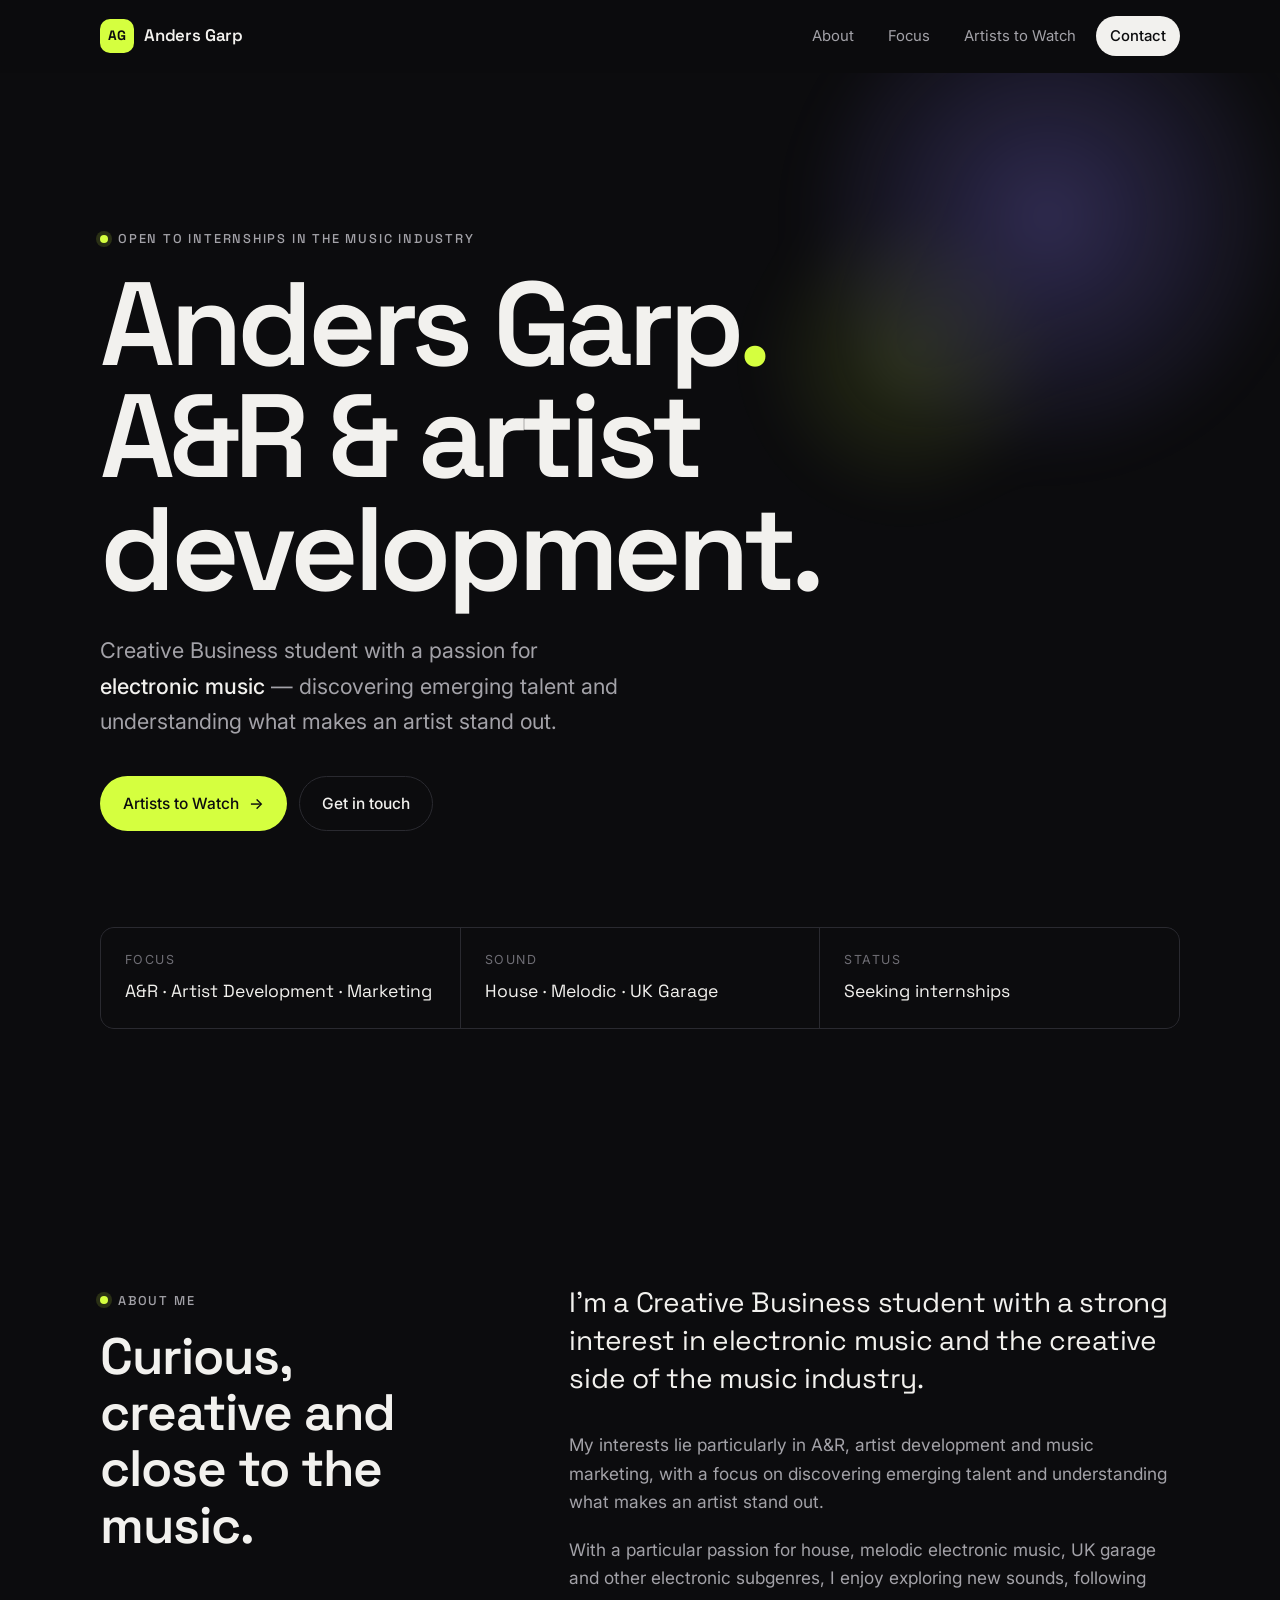
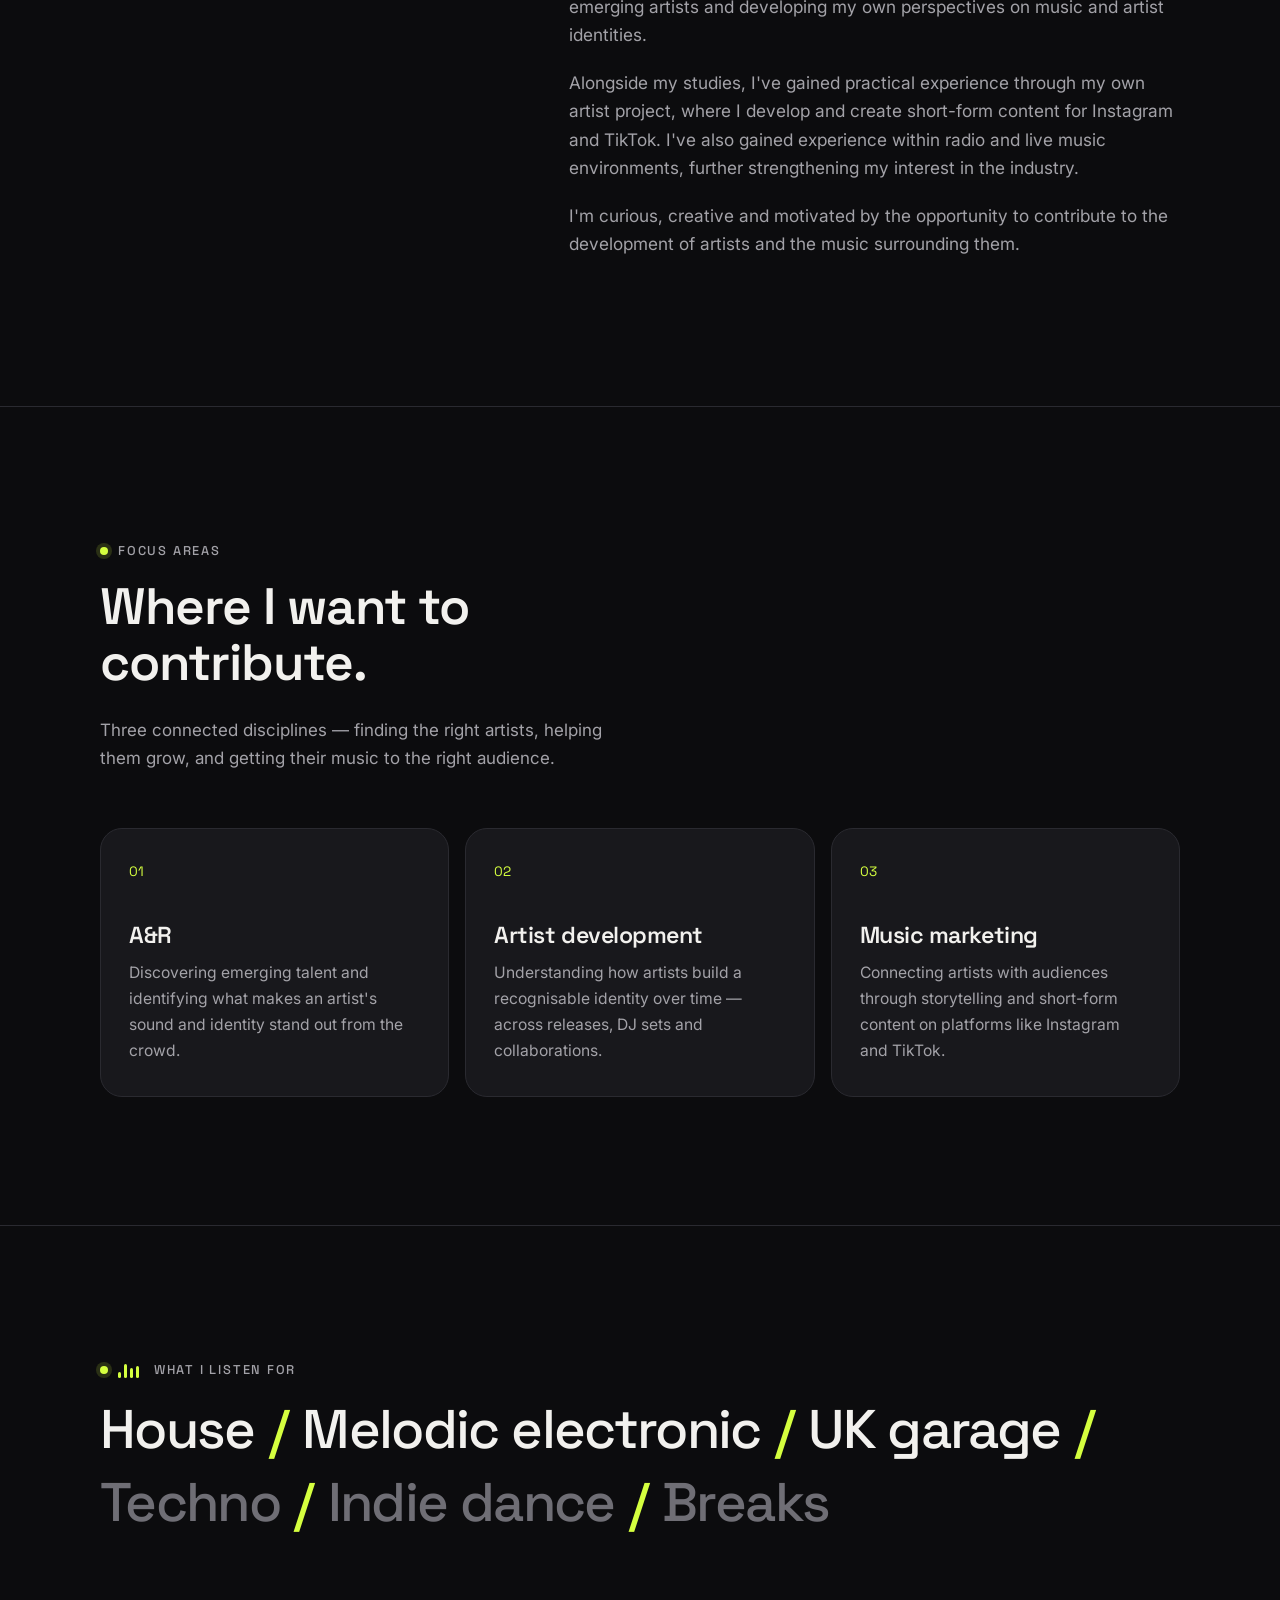
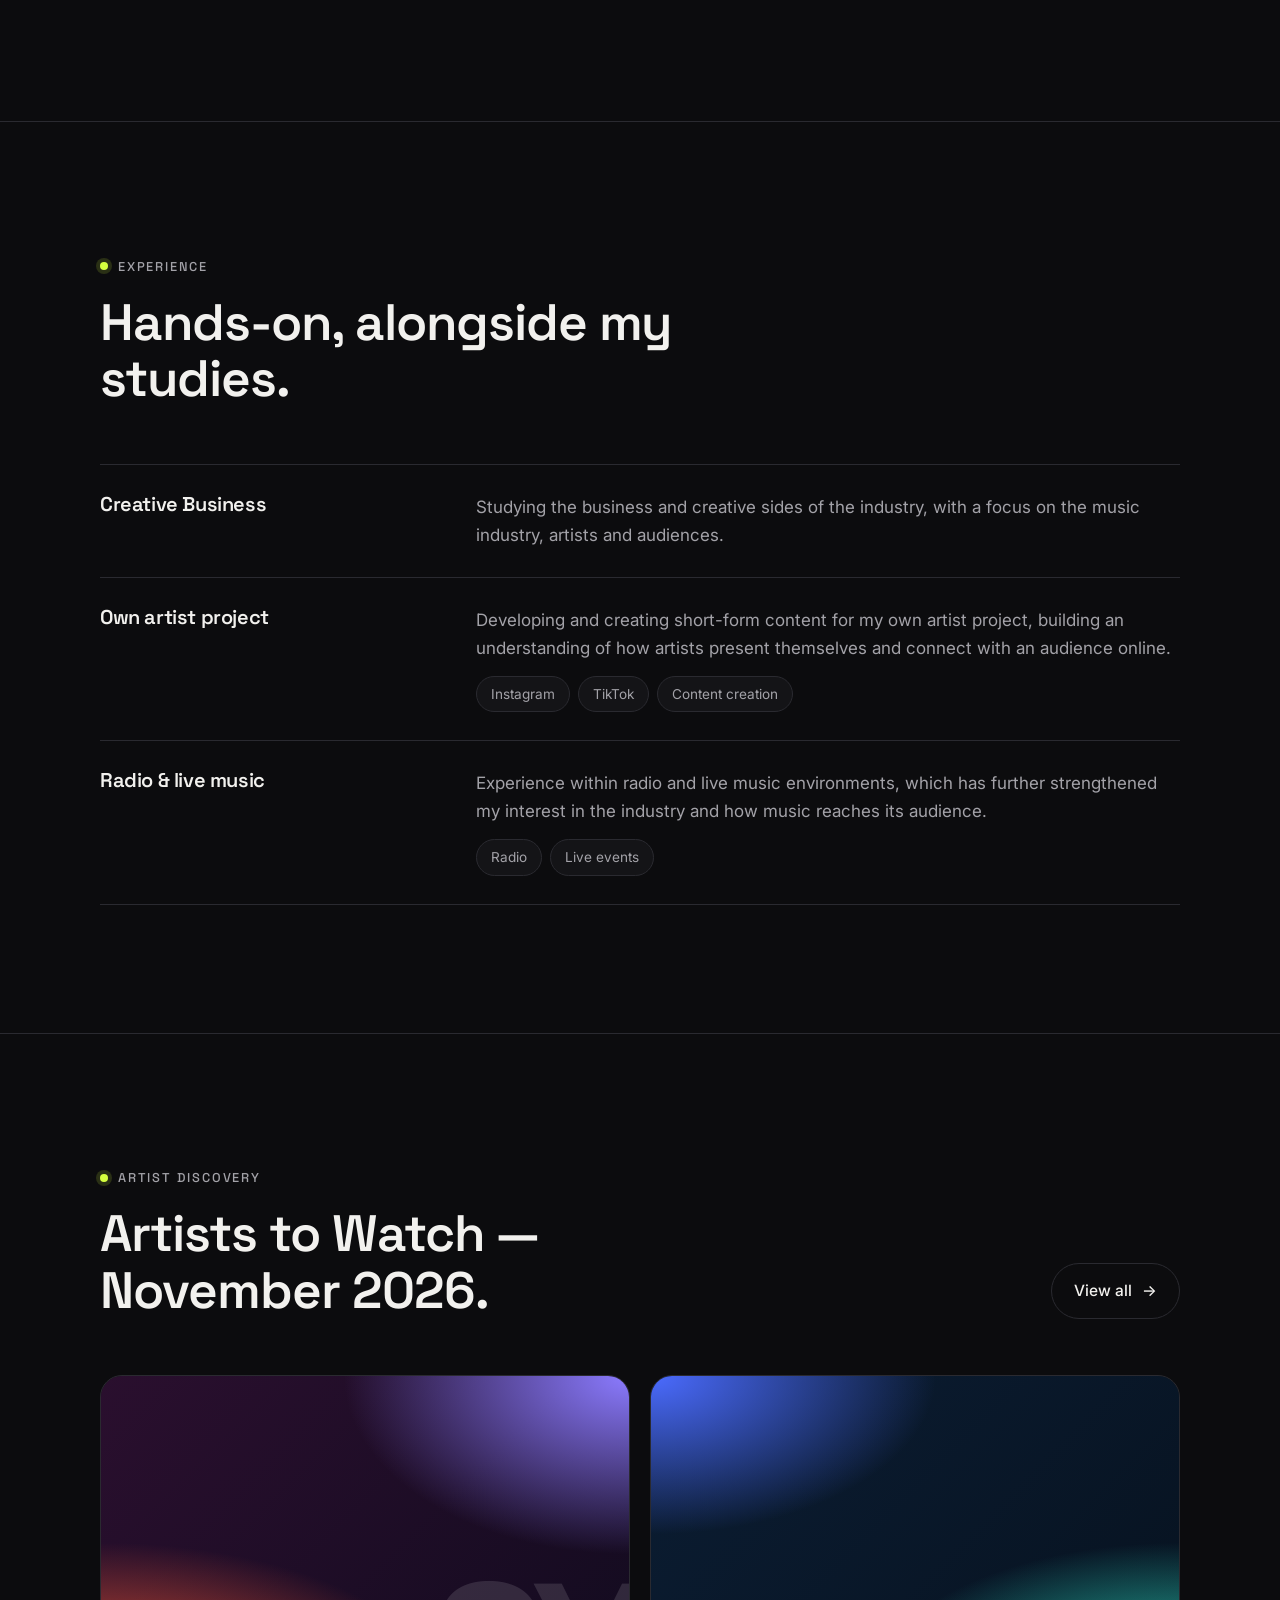
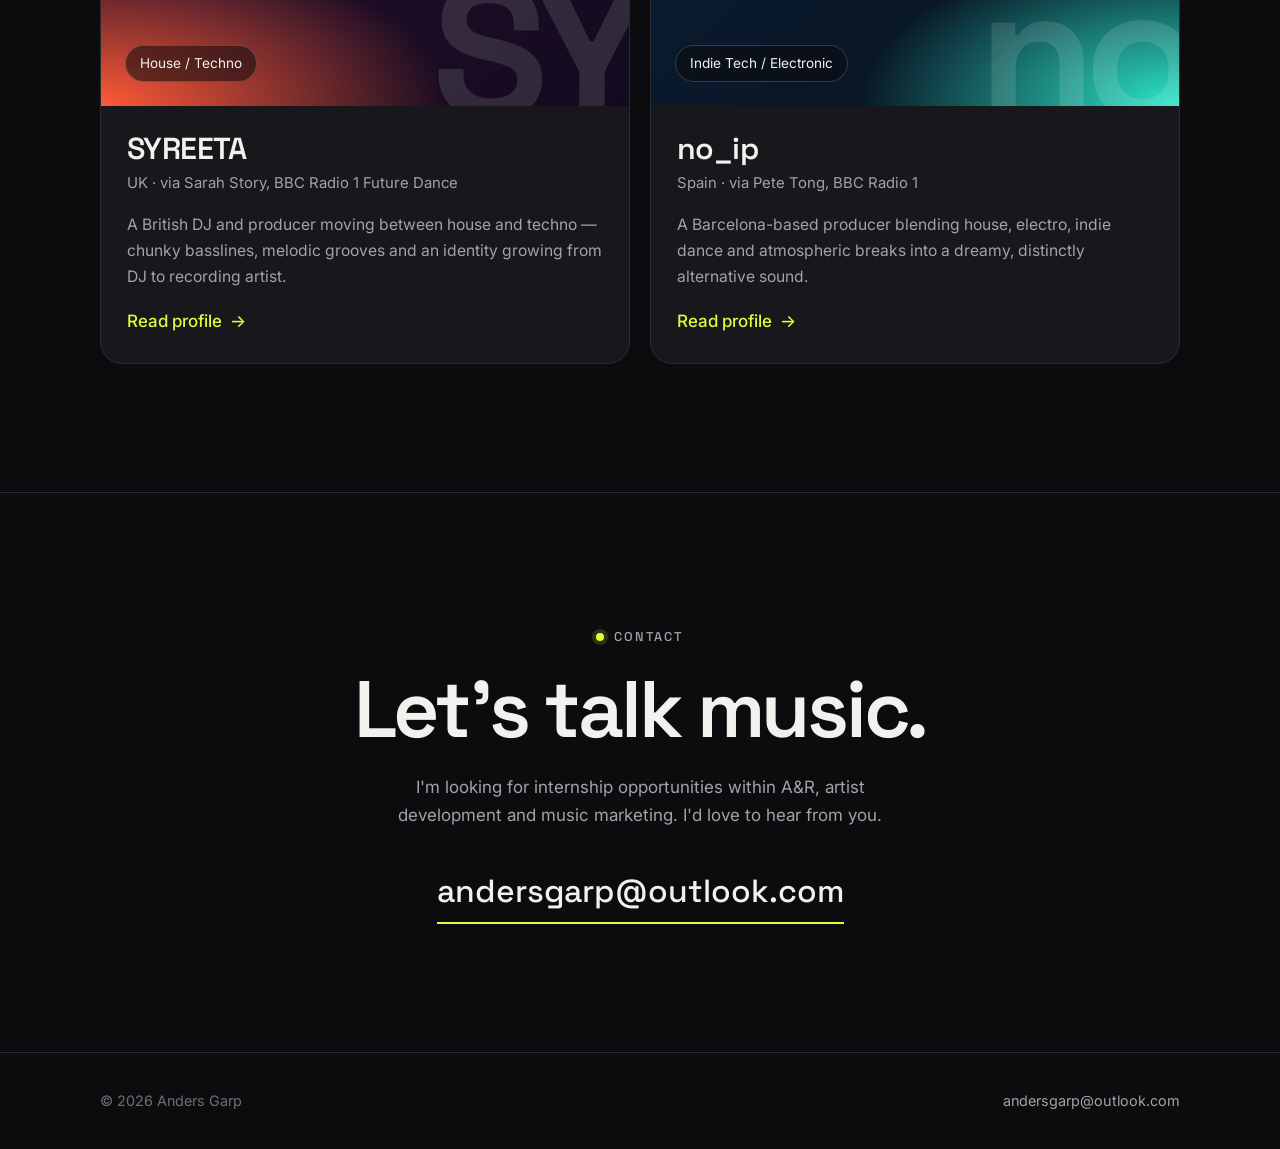
==== index.html @ 1bbed200 "1st commit" ====
<!doctype html>
<html lang="en" class="no-js">
<head>
  <meta charset="utf-8">
  <meta name="viewport" content="width=device-width, initial-scale=1">
  <title>Anders Garp — A&amp;R, Artist Development &amp; Music Marketing</title>
  <meta name="description" content="Anders Garp — Creative Business student focused on A&amp;R, artist development and music marketing in electronic music.">
  <meta name="theme-color" content="#0c0c0e">
  <meta property="og:title" content="Anders Garp — A&amp;R &amp; Artist Development">
  <meta property="og:description" content="Discovering emerging talent in house, melodic electronic music and UK garage.">
  <meta property="og:type" content="website">
  <link rel="icon" href="favicon.svg" type="image/svg+xml">
  <link rel="preconnect" href="https://fonts.googleapis.com">
  <link rel="preconnect" href="https://fonts.gstatic.com" crossorigin>
  <link href="https://fonts.googleapis.com/css2?family=Inter:wght@400;500;600&family=Space+Grotesk:wght@500;600;700&display=swap" rel="stylesheet">
  <link rel="stylesheet" href="css/style.css">
</head>
<body>
  <a class="skip-link" href="#main">Skip to content</a>

  <header class="site-header">
    <nav class="container nav" aria-label="Main">
      <a class="brand" href="index.html"><span class="brand-mark">AG</span>Anders Garp</a>
      <button class="nav-toggle" aria-label="Open menu" aria-expanded="false" aria-controls="nav-links"><span></span></button>
      <ul class="nav-links" id="nav-links">
        <li><a href="#about">About</a></li>
        <li><a href="#focus">Focus</a></li>
        <li><a href="artists.html">Artists to Watch</a></li>
        <li><a class="nav-cta" href="#contact">Contact</a></li>
      </ul>
    </nav>
  </header>

  <main id="main">
    <!-- Hero -->
    <section class="hero">
      <div class="container hero-inner">
        <span class="eyebrow">Open to internships in the music industry</span>
        <h1>Anders Garp<span class="accent">.</span><br>A&amp;R &amp; artist<br>development.</h1>
        <p class="hero-lede">Creative Business student with a passion for <strong>electronic music</strong> — discovering emerging talent and understanding what makes an artist stand out.</p>
        <div class="hero-actions">
          <a class="btn btn-primary" href="artists.html">Artists to Watch <span class="arrow" aria-hidden="true">&rarr;</span></a>
          <a class="btn btn-ghost" href="mailto:andersgarp@outlook.com">Get in touch</a>
        </div>

        <dl class="hero-meta">
          <div><dt>Focus</dt><dd>A&amp;R · Artist Development · Marketing</dd></div>
          <div><dt>Sound</dt><dd>House · Melodic · UK Garage</dd></div>
          <div><dt>Status</dt><dd>Seeking internships</dd></div>
        </dl>
      </div>
    </section>

    <!-- About -->
    <section class="section" id="about">
      <div class="container about-grid">
        <div class="reveal">
          <span class="eyebrow">About me</span>
          <h2>Curious, creative and close to the music.</h2>
        </div>
        <div class="about-copy reveal">
          <p>I'm a Creative Business student with a strong interest in electronic music and the creative side of the music industry.</p>
          <p>My interests lie particularly in A&amp;R, artist development and music marketing, with a focus on discovering emerging talent and understanding what makes an artist stand out.</p>
          <p>With a particular passion for house, melodic electronic music, UK garage and other electronic subgenres, I enjoy exploring new sounds, following emerging artists and developing my own perspectives on music and artist identities.</p>
          <p>Alongside my studies, I've gained practical experience through my own artist project, where I develop and create short-form content for Instagram and TikTok. I've also gained experience within radio and live music environments, further strengthening my interest in the industry.</p>
          <p>I'm curious, creative and motivated by the opportunity to contribute to the development of artists and the music surrounding them.</p>
        </div>
      </div>
    </section>

    <!-- Focus areas -->
    <section class="section" id="focus">
      <div class="container">
        <div class="section-head reveal">
          <div>
            <span class="eyebrow">Focus areas</span>
            <h2>Where I want to contribute.</h2>
          </div>
          <p>Three connected disciplines — finding the right artists, helping them grow, and getting their music to the right audience.</p>
        </div>

        <div class="cards-3">
          <article class="card reveal">
            <span class="card-num">01</span>
            <h3>A&amp;R</h3>
            <p>Discovering emerging talent and identifying what makes an artist's sound and identity stand out from the crowd.</p>
          </article>
          <article class="card reveal">
            <span class="card-num">02</span>
            <h3>Artist development</h3>
            <p>Understanding how artists build a recognisable identity over time — across releases, DJ sets and collaborations.</p>
          </article>
          <article class="card reveal">
            <span class="card-num">03</span>
            <h3>Music marketing</h3>
            <p>Connecting artists with audiences through storytelling and short-form content on platforms like Instagram and TikTok.</p>
          </article>
        </div>
      </div>
    </section>

    <!-- Sound -->
    <section class="section" id="sound">
      <div class="container">
        <span class="eyebrow reveal"><span class="eq" aria-hidden="true"><i></i><i></i><i></i><i></i></span>&nbsp;What I listen for</span>
        <p class="genres reveal" aria-label="Genres: House, Melodic electronic, UK garage, and other electronic subgenres">
          <span class="on">House</span><span class="sep">/</span>
          <span class="on">Melodic electronic</span><span class="sep">/</span>
          <span class="on">UK garage</span><span class="sep">/</span>
          <span>Techno</span><span class="sep">/</span>
          <span>Indie dance</span><span class="sep">/</span>
          <span>Breaks</span>
        </p>
      </div>
    </section>

    <!-- Experience -->
    <section class="section" id="experience">
      <div class="container">
        <div class="section-head reveal">
          <div>
            <span class="eyebrow">Experience</span>
            <h2>Hands-on, alongside my studies.</h2>
          </div>
        </div>
        <ul class="exp-list">
          <li class="reveal">
            <h3>Creative Business</h3>
            <div>
              <p>Studying the business and creative sides of the industry, with a focus on the music industry, artists and audiences.</p>
            </div>
          </li>
          <li class="reveal">
            <h3>Own artist project</h3>
            <div>
              <p>Developing and creating short-form content for my own artist project, building an understanding of how artists present themselves and connect with an audience online.</p>
              <div class="tags"><span class="tag">Instagram</span><span class="tag">TikTok</span><span class="tag">Content creation</span></div>
            </div>
          </li>
          <li class="reveal">
            <h3>Radio &amp; live music</h3>
            <div>
              <p>Experience within radio and live music environments, which has further strengthened my interest in the industry and how music reaches its audience.</p>
              <div class="tags"><span class="tag">Radio</span><span class="tag">Live events</span></div>
            </div>
          </li>
        </ul>
      </div>
    </section>

    <!-- Artists teaser -->
    <section class="section" id="artists">
      <div class="container">
        <div class="section-head reveal">
          <div>
            <span class="eyebrow">Artist discovery</span>
            <h2>Artists to Watch — November 2026.</h2>
          </div>
          <a class="btn btn-ghost" href="artists.html">View all <span class="arrow" aria-hidden="true">&rarr;</span></a>
        </div>

        <div class="artist-grid">
          <article class="artist-card reveal">
            <div class="artist-visual visual-syreeta">
              <span class="monogram" aria-hidden="true">SY</span>
              <span class="tag">House / Techno</span>
            </div>
            <div class="artist-body">
              <h3>SYREETA</h3>
              <p class="artist-meta">UK · via Sarah Story, BBC Radio 1 Future Dance</p>
              <p class="excerpt">A British DJ and producer moving between house and techno — chunky basslines, melodic grooves and an identity growing from DJ to recording artist.</p>
              <a class="artist-link" href="artists/syreeta.html">Read profile <span class="arrow" aria-hidden="true">&rarr;</span></a>
            </div>
          </article>

          <article class="artist-card reveal">
            <div class="artist-visual visual-noip">
              <span class="monogram" aria-hidden="true">no</span>
              <span class="tag">Indie Tech / Electronic</span>
            </div>
            <div class="artist-body">
              <h3>no_ip</h3>
              <p class="artist-meta">Spain · via Pete Tong, BBC Radio 1</p>
              <p class="excerpt">A Barcelona-based producer blending house, electro, indie dance and atmospheric breaks into a dreamy, distinctly alternative sound.</p>
              <a class="artist-link" href="artists/no-ip.html">Read profile <span class="arrow" aria-hidden="true">&rarr;</span></a>
            </div>
          </article>
        </div>
      </div>
    </section>

    <!-- Contact -->
    <section class="section contact" id="contact">
      <div class="container reveal">
        <span class="eyebrow">Contact</span>
        <h2>Let's talk music.</h2>
        <p>I'm looking for internship opportunities within A&amp;R, artist development and music marketing. I'd love to hear from you.</p>
        <a class="contact-email" href="mailto:andersgarp@outlook.com">andersgarp@outlook.com</a>
      </div>
    </section>
  </main>

  <footer class="site-footer">
    <div class="container">
      <span>&copy; <span data-year>2026</span> Anders Garp</span>
      <a href="mailto:andersgarp@outlook.com">andersgarp@outlook.com</a>
    </div>
  </footer>

  <script src="js/main.js"></script>
</body>
</html>
---- css/style.css ----
/* ==========================================================================
   Anders Garp — A&R portfolio
   ========================================================================== */

:root {
  --bg: #0c0c0e;
  --bg-elev: #141417;
  --bg-card: #18181c;
  --line: #2a2a30;
  --text: #f2f1ee;
  --text-muted: #a3a2a8;
  --text-faint: #6f6e75;
  --accent: #d5ff3f;
  --accent-ink: #0c0c0e;
  --accent-2: #8b7bff;

  --font-display: "Space Grotesk", system-ui, sans-serif;
  --font-body: "Inter", system-ui, -apple-system, "Segoe UI", sans-serif;

  --radius: 14px;
  --radius-lg: 22px;
  --max: 1160px;
  --gutter: clamp(16px, 4vw, 40px);
}

*,
*::before,
*::after { box-sizing: border-box; }

html { scroll-behavior: smooth; -webkit-text-size-adjust: 100%; }

body {
  margin: 0;
  background: var(--bg);
  color: var(--text);
  font-family: var(--font-body);
  font-size: 17px;
  line-height: 1.65;
  -webkit-font-smoothing: antialiased;
  overflow-x: hidden;
}

img { max-width: 100%; display: block; }

a { color: inherit; text-decoration: none; }

p { margin: 0 0 1.1em; }

h1, h2, h3, h4 {
  font-family: var(--font-display);
  font-weight: 600;
  line-height: 1.1;
  letter-spacing: -0.02em;
  margin: 0 0 0.5em;
}

::selection { background: var(--accent); color: var(--accent-ink); }

:focus-visible {
  outline: 2px solid var(--accent);
  outline-offset: 3px;
  border-radius: 4px;
}

.container {
  width: 100%;
  max-width: var(--max);
  margin: 0 auto;
  padding: 0 var(--gutter);
}

.skip-link {
  position: absolute;
  left: -9999px;
  top: 8px;
  background: var(--accent);
  color: var(--accent-ink);
  padding: 8px 14px;
  border-radius: 8px;
  z-index: 100;
}
.skip-link:focus { left: 8px; }

/* ---------- Header / nav ---------- */

.site-header {
  position: sticky;
  top: 0;
  z-index: 50;
  background: rgba(12, 12, 14, 0.78);
  backdrop-filter: saturate(160%) blur(14px);
  -webkit-backdrop-filter: saturate(160%) blur(14px);
  border-bottom: 1px solid transparent;
  transition: border-color 0.2s ease;
}
.site-header.is-scrolled { border-bottom-color: var(--line); }

.nav {
  display: flex;
  align-items: center;
  justify-content: space-between;
  height: 72px;
}

.brand {
  display: flex;
  align-items: center;
  gap: 10px;
  font-family: var(--font-display);
  font-weight: 600;
  font-size: 1.05rem;
  letter-spacing: -0.01em;
}
.brand-mark {
  display: grid;
  place-items: center;
  width: 34px;
  height: 34px;
  border-radius: 10px;
  background: var(--accent);
  color: var(--accent-ink);
  font-size: 0.85rem;
  font-weight: 700;
}

.nav-links {
  display: flex;
  align-items: center;
  gap: 6px;
  list-style: none;
  margin: 0;
  padding: 0;
}
.nav-links a {
  display: block;
  padding: 8px 14px;
  border-radius: 999px;
  font-size: 0.93rem;
  color: var(--text-muted);
  transition: color 0.15s ease, background 0.15s ease;
}
.nav-links a:hover,
.nav-links a[aria-current="page"] { color: var(--text); background: var(--bg-card); }
.nav-links .nav-cta {
  background: var(--text);
  color: var(--bg);
  font-weight: 500;
}
.nav-links .nav-cta:hover { background: var(--accent); color: var(--accent-ink); }

.nav-toggle {
  display: none;
  background: none;
  border: 1px solid var(--line);
  color: var(--text);
  width: 44px;
  height: 44px;
  border-radius: 12px;
  cursor: pointer;
  padding: 0;
}
.nav-toggle span,
.nav-toggle span::before,
.nav-toggle span::after {
  display: block;
  width: 18px;
  height: 2px;
  background: currentColor;
  margin: 0 auto;
  position: relative;
  transition: transform 0.2s ease, background 0.2s ease;
}
.nav-toggle span::before,
.nav-toggle span::after { content: ""; position: absolute; left: 0; }
.nav-toggle span::before { top: -6px; }
.nav-toggle span::after { top: 6px; }
.nav-open .nav-toggle span { background: transparent; }
.nav-open .nav-toggle span::before { transform: translateY(6px) rotate(45deg); }
.nav-open .nav-toggle span::after { transform: translateY(-6px) rotate(-45deg); }

@media (max-width: 760px) {
  .nav-toggle { display: block; }
  .nav-links {
    position: absolute;
    top: 72px;
    left: 0;
    right: 0;
    flex-direction: column;
    align-items: stretch;
    gap: 4px;
    padding: 12px var(--gutter) 20px;
    background: var(--bg);
    border-bottom: 1px solid var(--line);
    display: none;
  }
  .nav-open .nav-links { display: flex; }
  .nav-links a { padding: 12px 16px; border-radius: 12px; font-size: 1rem; }
}

/* ---------- Buttons / small UI ---------- */

.btn {
  display: inline-flex;
  align-items: center;
  gap: 10px;
  padding: 14px 22px;
  border-radius: 999px;
  font-weight: 500;
  font-size: 0.97rem;
  border: 1px solid transparent;
  transition: transform 0.15s ease, background 0.15s ease, border-color 0.15s ease, color 0.15s ease;
}
.btn:hover { transform: translateY(-1px); }
.btn-primary { background: var(--accent); color: var(--accent-ink); }
.btn-primary:hover { background: #e4ff7a; }
.btn-ghost { border-color: var(--line); color: var(--text); }
.btn-ghost:hover { border-color: var(--text-muted); }
.btn .arrow { transition: transform 0.15s ease; }
.btn:hover .arrow { transform: translateX(3px); }

.eyebrow {
  display: inline-flex;
  align-items: center;
  gap: 10px;
  font-family: var(--font-display);
  font-size: 0.8rem;
  font-weight: 500;
  letter-spacing: 0.14em;
  text-transform: uppercase;
  color: var(--text-muted);
  margin-bottom: 18px;
}
.eyebrow::before {
  content: "";
  width: 8px;
  height: 8px;
  border-radius: 50%;
  background: var(--accent);
  box-shadow: 0 0 0 4px rgba(213, 255, 63, 0.15);
}

.tag {
  display: inline-block;
  padding: 6px 14px;
  border: 1px solid var(--line);
  border-radius: 999px;
  font-size: 0.85rem;
  color: var(--text-muted);
  background: var(--bg-elev);
}

.tags { display: flex; flex-wrap: wrap; gap: 8px; }

/* ---------- Sections ---------- */

.section { padding: clamp(72px, 10vw, 128px) 0; }
.section + .section { border-top: 1px solid var(--line); }

.section-head {
  display: flex;
  justify-content: space-between;
  align-items: flex-end;
  gap: 24px;
  flex-wrap: wrap;
  margin-bottom: clamp(36px, 5vw, 56px);
}
.section-head h2 {
  font-size: clamp(2rem, 4.4vw, 3.2rem);
  max-width: 18ch;
  margin: 0;
}
.section-head p { color: var(--text-muted); max-width: 46ch; margin: 0; }

/* ---------- Hero ---------- */

.hero {
  position: relative;
  padding: clamp(72px, 12vw, 150px) 0 clamp(64px, 9vw, 110px);
  overflow: hidden;
}
.hero::before {
  content: "";
  position: absolute;
  inset: -20% -10% auto auto;
  width: min(720px, 90vw);
  aspect-ratio: 1;
  background:
    radial-gradient(closest-side, rgba(139, 123, 255, 0.28), transparent 70%),
    radial-gradient(closest-side at 30% 70%, rgba(213, 255, 63, 0.14), transparent 70%);
  filter: blur(20px);
  pointer-events: none;
}

.hero-inner { position: relative; }

.hero h1 {
  font-size: clamp(3rem, 10vw, 7.4rem);
  line-height: 0.95;
  letter-spacing: -0.045em;
  margin-bottom: 28px;
}
.hero h1 .accent { color: var(--accent); }

.hero-lede {
  font-size: clamp(1.1rem, 2vw, 1.35rem);
  color: var(--text-muted);
  max-width: 40ch;
  margin-bottom: 36px;
}
.hero-lede strong { color: var(--text); font-weight: 500; }

.hero-actions { display: flex; flex-wrap: wrap; gap: 12px; }

.hero-meta {
  display: grid;
  grid-template-columns: repeat(3, minmax(0, 1fr));
  gap: 1px;
  margin-top: clamp(56px, 8vw, 96px);
  background: var(--line);
  border: 1px solid var(--line);
  border-radius: var(--radius);
  overflow: hidden;
}
.hero-meta div { background: var(--bg); padding: 22px 24px; }
.hero-meta dt {
  font-size: 0.78rem;
  letter-spacing: 0.12em;
  text-transform: uppercase;
  color: var(--text-faint);
  margin-bottom: 6px;
}
.hero-meta dd { margin: 0; font-family: var(--font-display); font-size: 1.1rem; }

@media (max-width: 760px) {
  .hero-meta { grid-template-columns: 1fr; }
}

/* ---------- Equaliser decoration ---------- */

.eq {
  display: inline-flex;
  align-items: flex-end;
  gap: 3px;
  height: 16px;
}
.eq i {
  width: 3px;
  background: var(--accent);
  border-radius: 2px;
  animation: eq 1.1s ease-in-out infinite;
}
.eq i:nth-child(1) { height: 40%; animation-delay: -0.2s; }
.eq i:nth-child(2) { height: 90%; animation-delay: -0.5s; }
.eq i:nth-child(3) { height: 60%; animation-delay: -0.8s; }
.eq i:nth-child(4) { height: 75%; animation-delay: -0.35s; }
@keyframes eq {
  0%, 100% { transform: scaleY(0.4); transform-origin: bottom; }
  50% { transform: scaleY(1); transform-origin: bottom; }
}
@media (prefers-reduced-motion: reduce) {
  .eq i { animation: none; }
  html { scroll-behavior: auto; }
}

/* ---------- About ---------- */

.about-grid {
  display: grid;
  grid-template-columns: minmax(0, 0.9fr) minmax(0, 1.4fr);
  gap: clamp(32px, 6vw, 96px);
}
.about-grid h2 { font-size: clamp(2rem, 4.4vw, 3.2rem); }
.about-copy p { color: var(--text-muted); font-size: 1.08rem; }
.about-copy p:first-child {
  color: var(--text);
  font-family: var(--font-display);
  font-size: clamp(1.35rem, 2.4vw, 1.75rem);
  line-height: 1.35;
  letter-spacing: -0.01em;
  margin-bottom: 1.2em;
}

@media (max-width: 860px) {
  .about-grid { grid-template-columns: 1fr; }
}

/* ---------- Focus cards ---------- */

.cards-3 {
  display: grid;
  grid-template-columns: repeat(3, minmax(0, 1fr));
  gap: 16px;
}
@media (max-width: 860px) { .cards-3 { grid-template-columns: 1fr; } }

.card {
  background: var(--bg-card);
  border: 1px solid var(--line);
  border-radius: var(--radius-lg);
  padding: 32px 28px;
}
.card-num {
  font-family: var(--font-display);
  font-size: 0.85rem;
  color: var(--accent);
  margin-bottom: 40px;
  display: block;
}
.card h3 { font-size: 1.45rem; }
.card p { color: var(--text-muted); margin: 0; font-size: 0.98rem; }

/* ---------- Genres strip ---------- */

.genres {
  display: flex;
  flex-wrap: wrap;
  gap: 10px 14px;
  font-family: var(--font-display);
  font-size: clamp(1.6rem, 4.6vw, 3.4rem);
  font-weight: 500;
  letter-spacing: -0.03em;
  line-height: 1.15;
}
.genres span { color: var(--text-faint); }
.genres span.on { color: var(--text); }
.genres span.sep { color: var(--accent); }

/* ---------- Experience list ---------- */

.exp-list { list-style: none; margin: 0; padding: 0; border-top: 1px solid var(--line); }
.exp-list li {
  display: grid;
  grid-template-columns: minmax(0, 1fr) minmax(0, 2fr);
  gap: 24px;
  padding: 28px 0;
  border-bottom: 1px solid var(--line);
}
.exp-list h3 { font-size: 1.25rem; margin: 0; }
.exp-list p { color: var(--text-muted); margin: 0; }
.exp-list .tags { margin-top: 14px; }
@media (max-width: 760px) {
  .exp-list li { grid-template-columns: 1fr; gap: 8px; }
}

/* ---------- Artist cards ---------- */

.artist-grid {
  display: grid;
  grid-template-columns: repeat(2, minmax(0, 1fr));
  gap: 20px;
}
@media (max-width: 760px) { .artist-grid { grid-template-columns: 1fr; } }

.artist-card {
  position: relative;
  display: flex;
  flex-direction: column;
  border: 1px solid var(--line);
  border-radius: var(--radius-lg);
  background: var(--bg-card);
  overflow: hidden;
  transition: transform 0.25s ease, border-color 0.25s ease;
}
.artist-card:hover { transform: translateY(-4px); border-color: #3c3c44; }

.artist-visual {
  position: relative;
  aspect-ratio: 16 / 10;
  display: flex;
  align-items: flex-end;
  padding: 24px;
  overflow: hidden;
}
.artist-visual .monogram {
  position: absolute;
  right: -0.06em;
  bottom: -0.22em;
  font-family: var(--font-display);
  font-weight: 700;
  font-size: clamp(7rem, 18vw, 12rem);
  line-height: 1;
  letter-spacing: -0.06em;
  color: rgba(255, 255, 255, 0.12);
  user-select: none;
}
.artist-visual .tag {
  position: relative;
  background: rgba(12, 12, 14, 0.55);
  border-color: rgba(255, 255, 255, 0.18);
  color: var(--text);
  backdrop-filter: blur(6px);
}

.visual-syreeta {
  background:
    radial-gradient(120% 90% at 0% 100%, #ff5a36 0%, transparent 55%),
    radial-gradient(90% 90% at 100% 0%, #8b7bff 0%, transparent 60%),
    linear-gradient(135deg, #2a0f2e, #120b1f);
}
.visual-noip {
  background:
    radial-gradient(110% 90% at 100% 100%, #2ee6c9 0%, transparent 55%),
    radial-gradient(90% 80% at 0% 0%, #4b6bff 0%, transparent 60%),
    linear-gradient(135deg, #0b1d33, #07121f);
}

.artist-body { padding: 26px 26px 28px; display: flex; flex-direction: column; flex: 1; }
.artist-body h3 { font-size: 1.9rem; margin-bottom: 6px; }
.artist-meta { color: var(--text-muted); font-size: 0.93rem; margin-bottom: 16px; }
.artist-body p.excerpt { color: var(--text-muted); font-size: 0.98rem; }
.artist-link {
  margin-top: auto;
  display: inline-flex;
  align-items: center;
  gap: 8px;
  font-weight: 500;
  color: var(--accent);
}
.artist-link::after { content: ""; position: absolute; inset: 0; }
.artist-card:hover .artist-link .arrow { transform: translateX(3px); }
.artist-link .arrow { transition: transform 0.15s ease; }

/* ---------- Contact ---------- */

.contact {
  text-align: center;
  position: relative;
  overflow: hidden;
}
.contact h2 {
  font-size: clamp(2.4rem, 7vw, 5rem);
  letter-spacing: -0.04em;
  max-width: 16ch;
  margin: 0 auto 20px;
}
.contact p { color: var(--text-muted); max-width: 48ch; margin: 0 auto 36px; }
.contact-email {
  display: inline-block;
  font-family: var(--font-display);
  font-size: clamp(1.15rem, 3.4vw, 2rem);
  font-weight: 500;
  border-bottom: 2px solid var(--accent);
  padding-bottom: 4px;
  word-break: break-all;
  transition: color 0.15s ease;
}
.contact-email:hover { color: var(--accent); }

/* ---------- Page header (sub pages) ---------- */

.page-header { padding: clamp(64px, 10vw, 120px) 0 clamp(40px, 6vw, 72px); }
.page-header h1 {
  font-size: clamp(2.6rem, 8vw, 5.6rem);
  letter-spacing: -0.045em;
  line-height: 0.98;
  max-width: 14ch;
}
.page-header p.lede { color: var(--text-muted); font-size: 1.15rem; max-width: 52ch; margin-top: 20px; }

.breadcrumb {
  display: flex;
  flex-wrap: wrap;
  gap: 8px;
  font-size: 0.9rem;
  color: var(--text-faint);
  margin-bottom: 28px;
}
.breadcrumb a { color: var(--text-muted); }
.breadcrumb a:hover { color: var(--text); }

/* ---------- Artist profile page ---------- */

.profile-hero {
  border-radius: var(--radius-lg);
  min-height: clamp(260px, 38vw, 420px);
  padding: clamp(24px, 4vw, 44px);
  display: flex;
  flex-direction: column;
  justify-content: flex-end;
  position: relative;
  overflow: hidden;
  margin-bottom: clamp(40px, 6vw, 72px);
}
.profile-hero .monogram {
  position: absolute;
  right: -0.04em;
  bottom: -0.2em;
  font-family: var(--font-display);
  font-weight: 700;
  font-size: clamp(9rem, 30vw, 22rem);
  line-height: 1;
  letter-spacing: -0.06em;
  color: rgba(255, 255, 255, 0.1);
  user-select: none;
}
.profile-hero h1 {
  position: relative;
  font-size: clamp(3rem, 11vw, 7.5rem);
  letter-spacing: -0.05em;
  line-height: 0.92;
  margin: 0;
}
.profile-hero .eyebrow { position: relative; color: rgba(255, 255, 255, 0.8); }

.profile-layout {
  display: grid;
  grid-template-columns: minmax(0, 300px) minmax(0, 1fr);
  gap: clamp(32px, 6vw, 88px);
  align-items: start;
}
@media (max-width: 860px) {
  .profile-layout { grid-template-columns: 1fr; }
}

.factsheet {
  position: sticky;
  top: 96px;
  border: 1px solid var(--line);
  border-radius: var(--radius-lg);
  background: var(--bg-card);
  padding: 26px;
}
@media (max-width: 860px) { .factsheet { position: static; } }
.factsheet dl { margin: 0; }
.factsheet dl div { padding: 14px 0; border-bottom: 1px solid var(--line); }
.factsheet dl div:first-child { padding-top: 0; }
.factsheet dt {
  font-size: 0.76rem;
  letter-spacing: 0.12em;
  text-transform: uppercase;
  color: var(--text-faint);
  margin-bottom: 4px;
}
.factsheet dd { margin: 0; font-size: 0.98rem; }
.factsheet h4 {
  font-size: 0.76rem;
  letter-spacing: 0.12em;
  text-transform: uppercase;
  color: var(--text-faint);
  font-family: var(--font-body);
  font-weight: 500;
  margin: 22px 0 12px;
}

.tracklist { list-style: none; margin: 0; padding: 0; counter-reset: track; }
.tracklist li {
  counter-increment: track;
  display: flex;
  align-items: center;
  gap: 14px;
  padding: 10px 0;
  font-weight: 500;
}
.tracklist li::before {
  content: counter(track, decimal-leading-zero);
  font-family: var(--font-display);
  font-size: 0.8rem;
  color: var(--accent);
  width: 22px;
}

.factsheet .btn { width: 100%; justify-content: center; margin-top: 18px; padding: 12px 18px; }

.prose section { margin-bottom: clamp(40px, 5vw, 56px); }
.prose h2 {
  font-size: clamp(1.5rem, 2.6vw, 2rem);
  display: flex;
  align-items: baseline;
  gap: 14px;
}
.prose h2 .num {
  font-size: 0.85rem;
  color: var(--accent);
  font-weight: 500;
  letter-spacing: 0;
}
.prose p { color: var(--text-muted); font-size: 1.06rem; max-width: 66ch; }
.prose p.lead {
  color: var(--text);
  font-family: var(--font-display);
  font-size: clamp(1.25rem, 2.2vw, 1.55rem);
  line-height: 1.4;
  letter-spacing: -0.01em;
}

.callout {
  border-left: 3px solid var(--accent);
  background: var(--bg-card);
  border-radius: 0 var(--radius) var(--radius) 0;
  padding: 26px 28px;
}
.callout p:last-child { margin-bottom: 0; }

.next-artist {
  display: flex;
  justify-content: space-between;
  align-items: center;
  gap: 20px;
  flex-wrap: wrap;
  border: 1px solid var(--line);
  border-radius: var(--radius-lg);
  padding: 28px 30px;
  background: var(--bg-card);
  transition: border-color 0.2s ease;
}
.next-artist:hover { border-color: var(--text-muted); }
.next-artist small {
  display: block;
  font-size: 0.78rem;
  letter-spacing: 0.12em;
  text-transform: uppercase;
  color: var(--text-faint);
  margin-bottom: 6px;
}
.next-artist strong { font-family: var(--font-display); font-size: 1.6rem; font-weight: 600; }
.next-artist .arrow { font-size: 1.6rem; color: var(--accent); }

/* ---------- Footer ---------- */

.site-footer {
  border-top: 1px solid var(--line);
  padding: 36px 0;
  color: var(--text-faint);
  font-size: 0.9rem;
}
.site-footer .container {
  display: flex;
  justify-content: space-between;
  gap: 16px;
  flex-wrap: wrap;
}
.site-footer a { color: var(--text-muted); }
.site-footer a:hover { color: var(--text); }

/* ---------- Reveal on scroll ---------- */

.reveal { opacity: 0; transform: translateY(18px); transition: opacity 0.7s ease, transform 0.7s ease; }
.reveal.is-visible { opacity: 1; transform: none; }
@media (prefers-reduced-motion: reduce) {
  .reveal { opacity: 1; transform: none; transition: none; }
}
.no-js .reveal { opacity: 1; transform: none; }
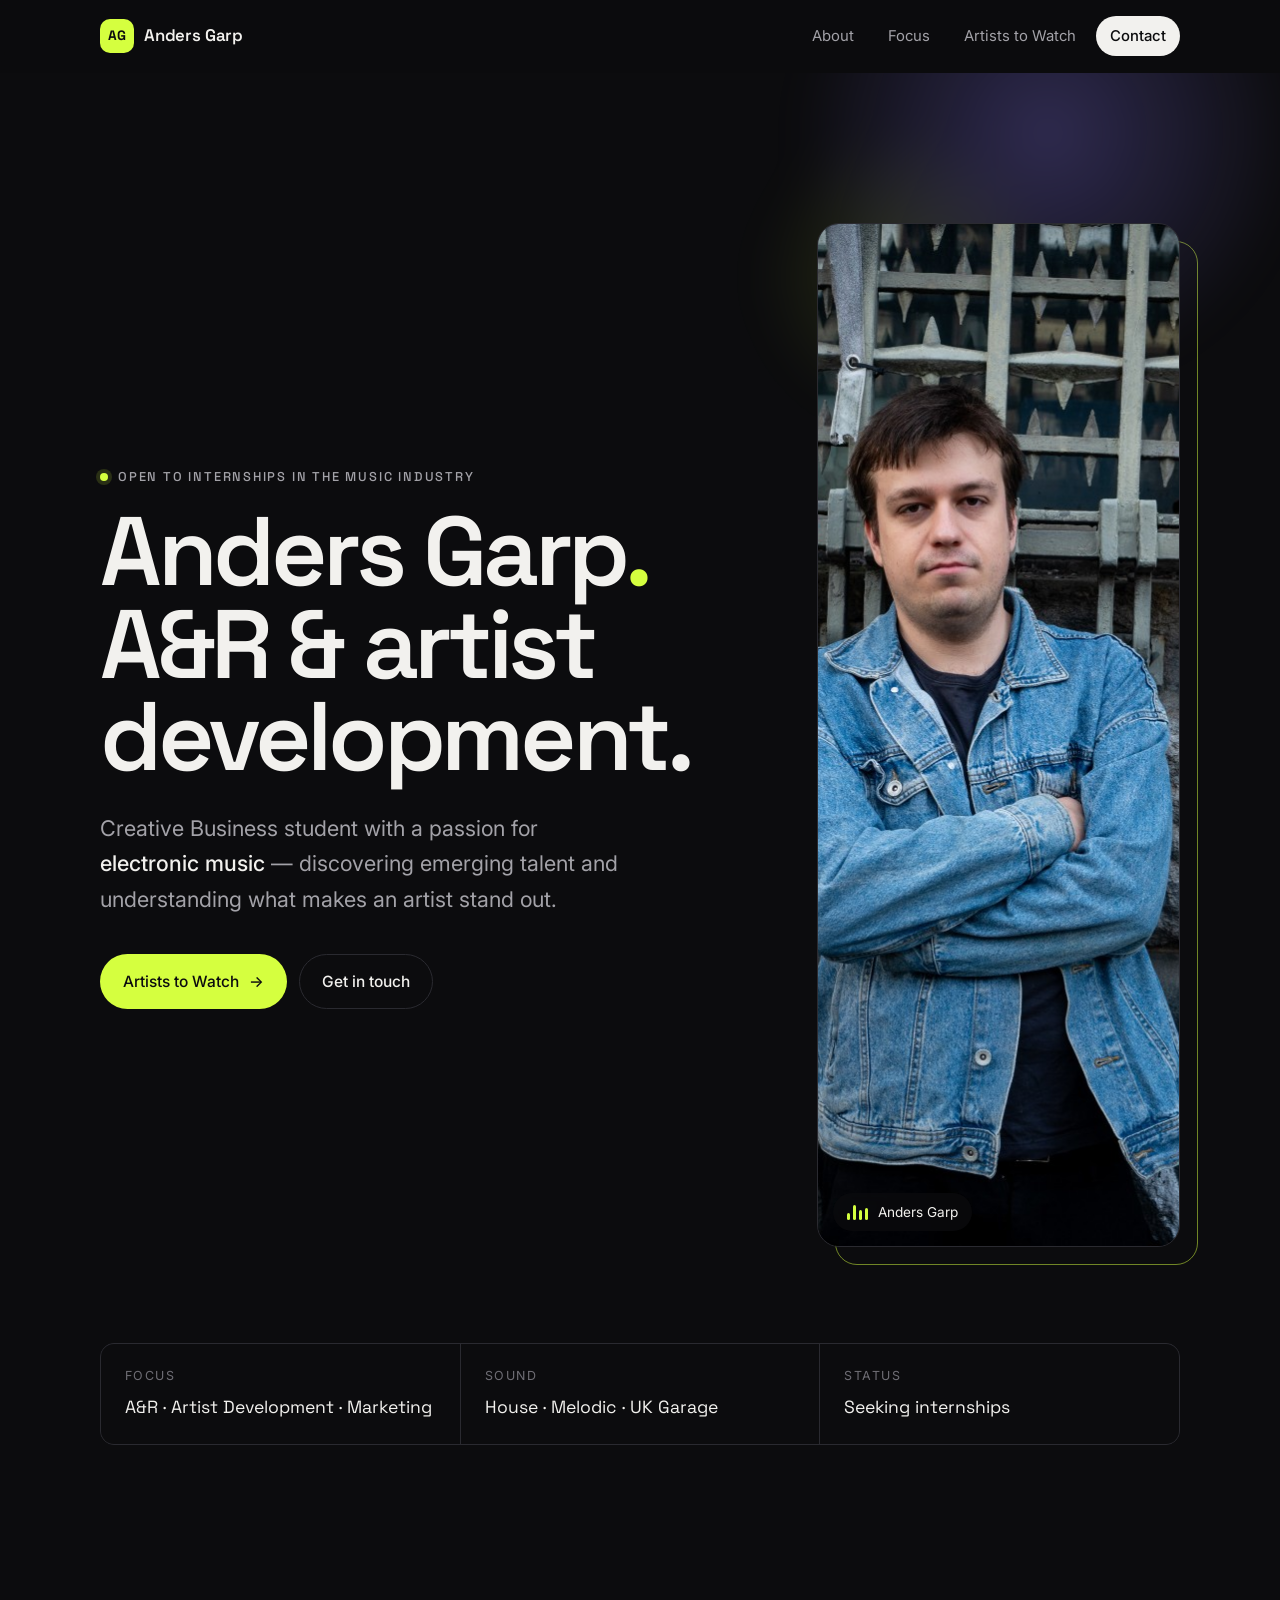
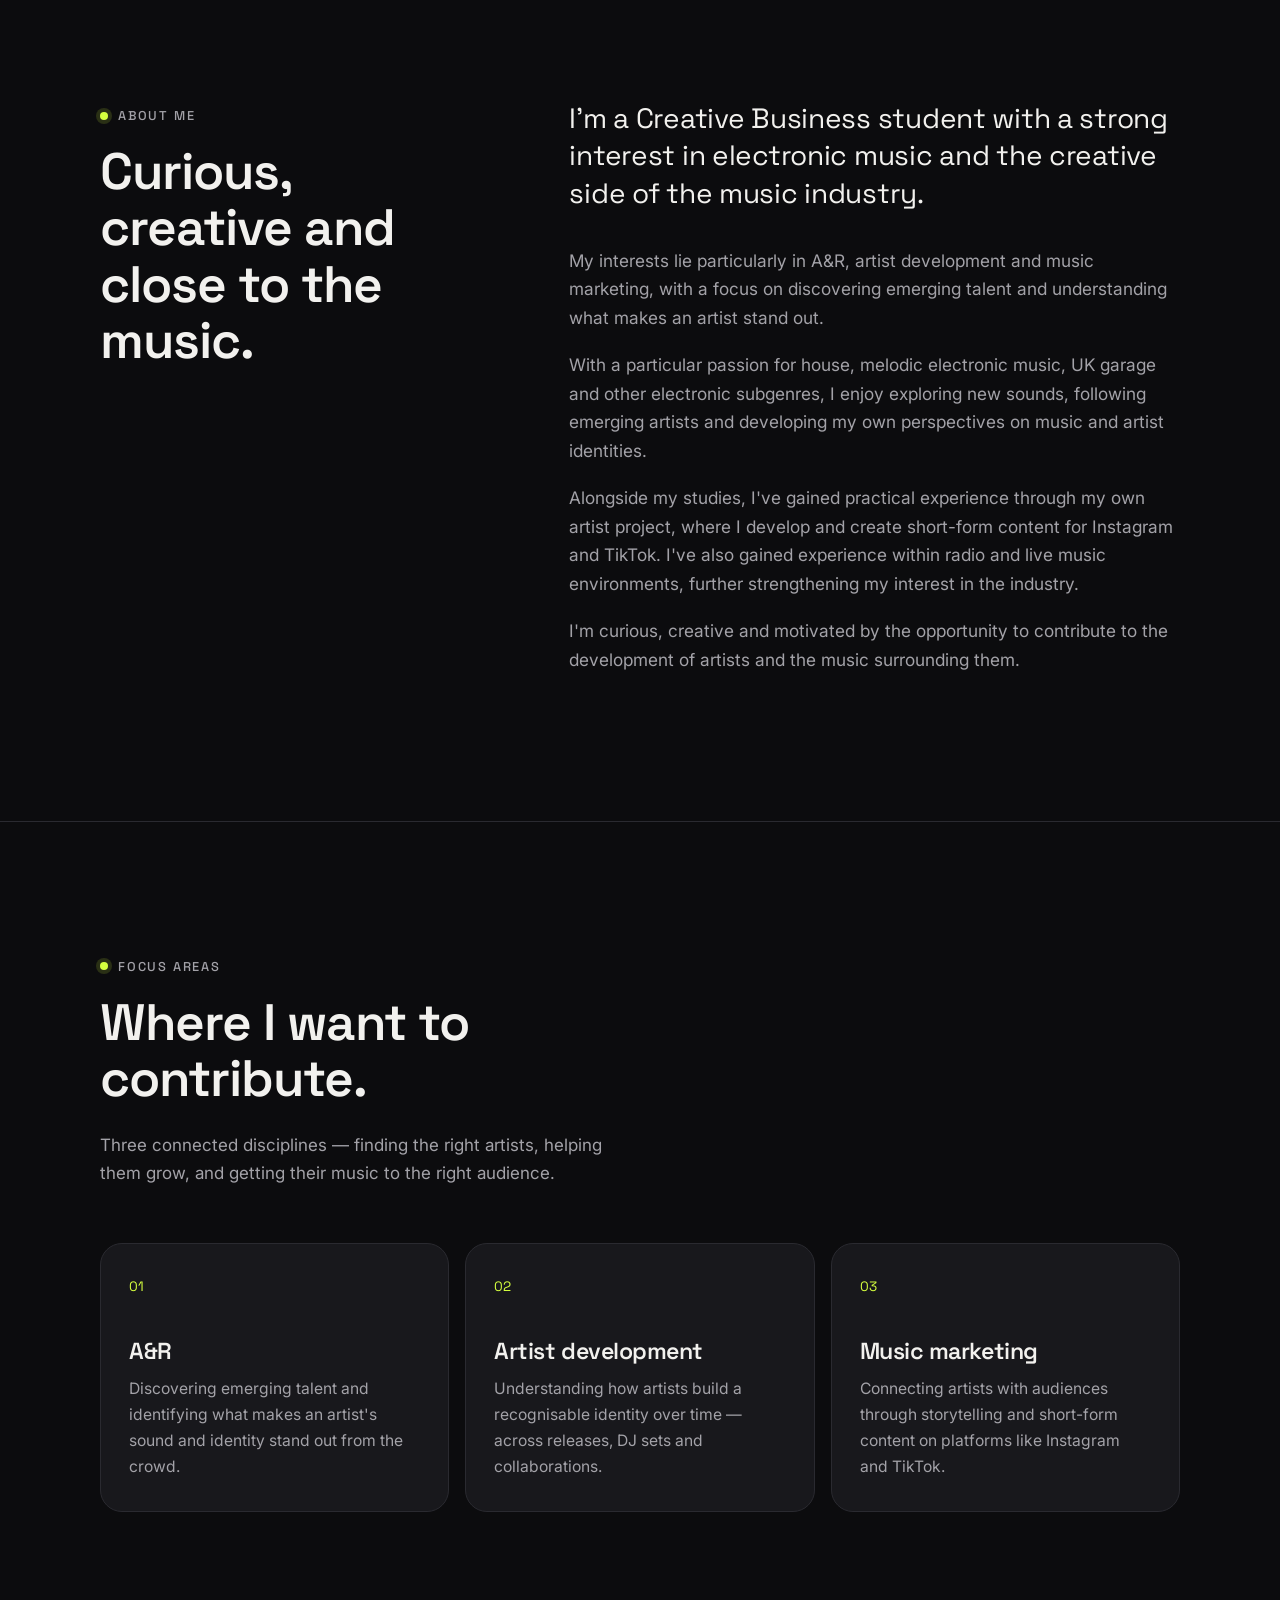
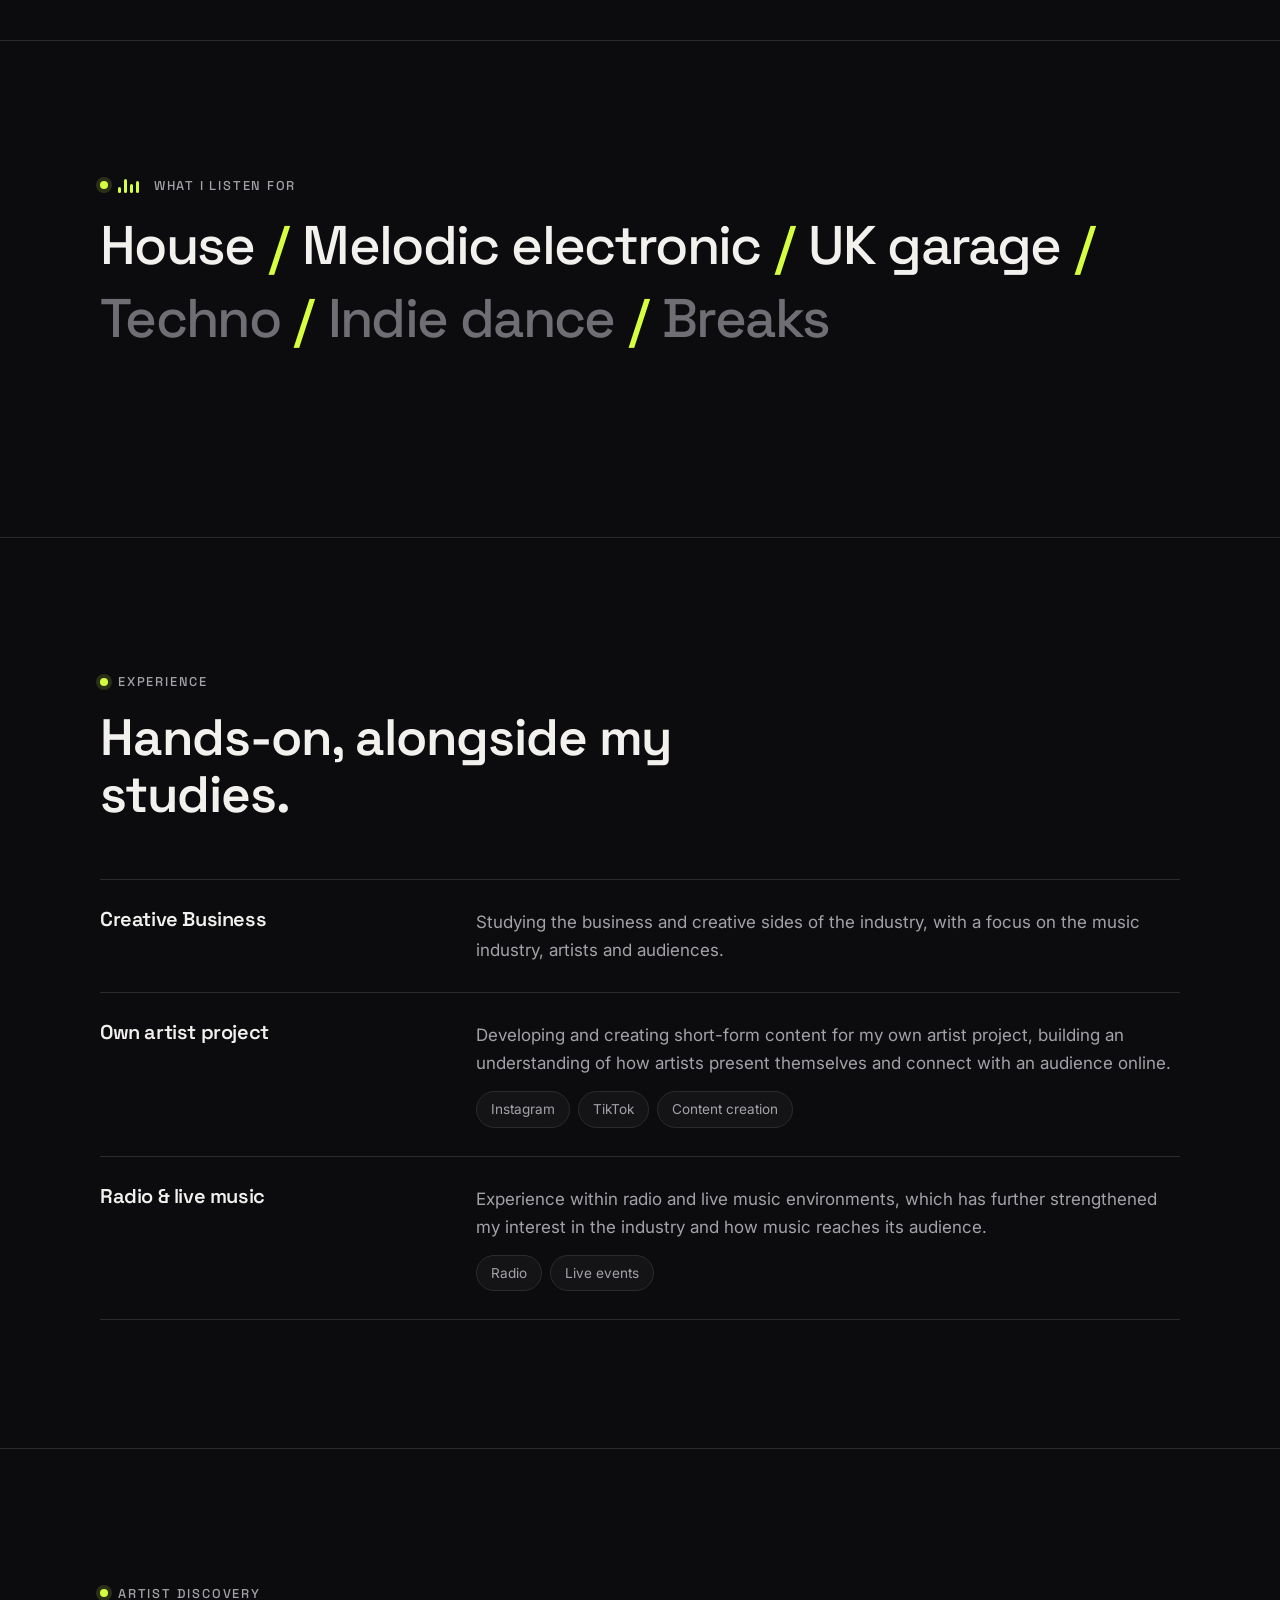
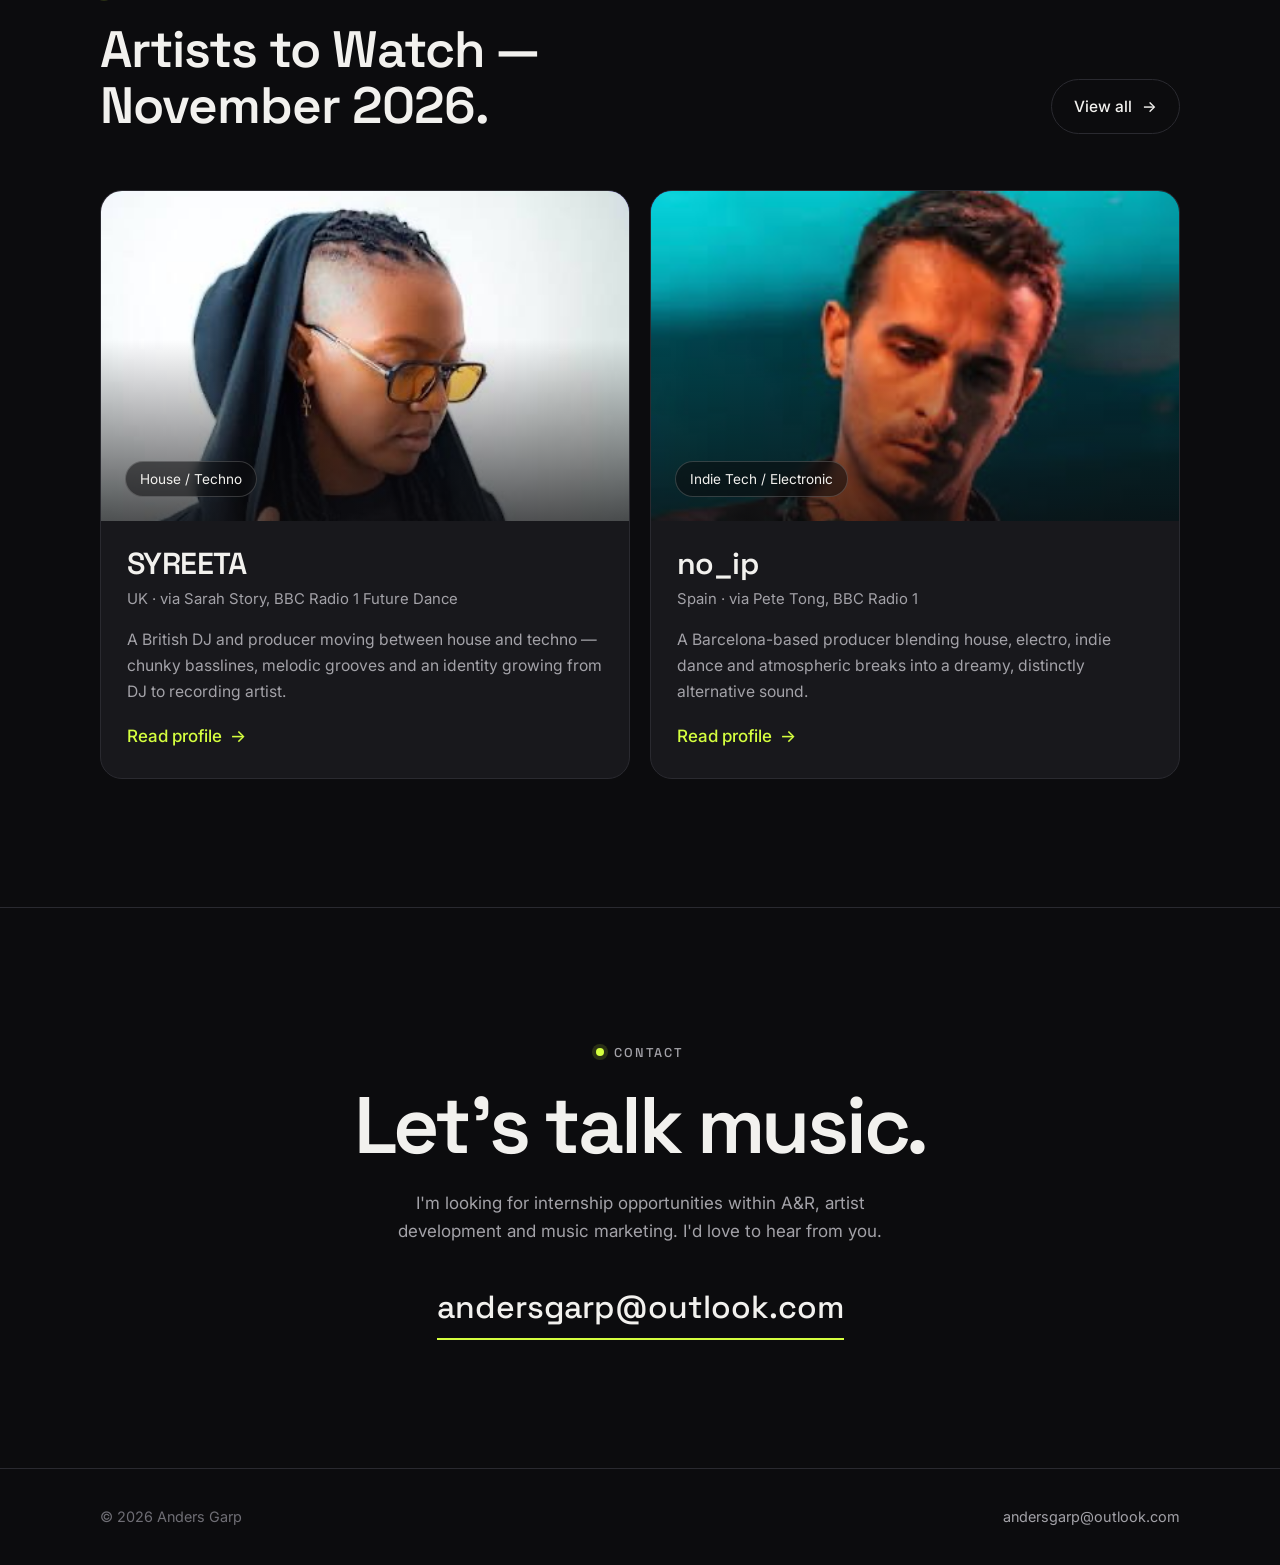
==== commit b58f8fc5: "added images and spotify links" ====
--- a/index.html
+++ b/index.html
@@ -35,12 +35,20 @@
     <!-- Hero -->
     <section class="hero">
       <div class="container hero-inner">
-        <span class="eyebrow">Open to internships in the music industry</span>
-        <h1>Anders Garp<span class="accent">.</span><br>A&amp;R &amp; artist<br>development.</h1>
-        <p class="hero-lede">Creative Business student with a passion for <strong>electronic music</strong> — discovering emerging talent and understanding what makes an artist stand out.</p>
-        <div class="hero-actions">
-          <a class="btn btn-primary" href="artists.html">Artists to Watch <span class="arrow" aria-hidden="true">&rarr;</span></a>
-          <a class="btn btn-ghost" href="mailto:andersgarp@outlook.com">Get in touch</a>
+        <div class="hero-grid">
+          <div>
+            <span class="eyebrow">Open to internships in the music industry</span>
+            <h1>Anders Garp<span class="accent">.</span><br>A&amp;R &amp; artist<br>development.</h1>
+            <p class="hero-lede">Creative Business student with a passion for <strong>electronic music</strong> — discovering emerging talent and understanding what makes an artist stand out.</p>
+            <div class="hero-actions">
+              <a class="btn btn-primary" href="artists.html">Artists to Watch <span class="arrow" aria-hidden="true">&rarr;</span></a>
+              <a class="btn btn-ghost" href="mailto:andersgarp@outlook.com">Get in touch</a>
+            </div>
+          </div>
+          <figure class="hero-portrait">
+            <img src="images/andersgarp.jpg" alt="Portrait of Anders Garp" width="768" height="1024">
+            <figcaption><span class="eq" aria-hidden="true"><i></i><i></i><i></i><i></i></span>Anders Garp</figcaption>
+          </figure>
         </div>
 
         <dl class="hero-meta">
@@ -162,7 +170,7 @@
         <div class="artist-grid">
           <article class="artist-card reveal">
             <div class="artist-visual visual-syreeta">
-              <span class="monogram" aria-hidden="true">SY</span>
+              <img class="img-syreeta" src="images/syreeta.jpg" alt="SYREETA" loading="lazy">
               <span class="tag">House / Techno</span>
             </div>
             <div class="artist-body">
@@ -175,7 +183,7 @@
 
           <article class="artist-card reveal">
             <div class="artist-visual visual-noip">
-              <span class="monogram" aria-hidden="true">no</span>
+              <img class="img-noip" src="images/no_ip.jpg" alt="no_ip" loading="lazy">
               <span class="tag">Indie Tech / Electronic</span>
             </div>
             <div class="artist-body">
--- a/css/style.css
+++ b/css/style.css
@@ -293,8 +293,58 @@
 
 .hero-inner { position: relative; }
 
+.hero-grid {
+  display: grid;
+  grid-template-columns: minmax(0, 1.5fr) minmax(0, 0.85fr);
+  gap: clamp(32px, 6vw, 80px);
+  align-items: center;
+}
+
+.hero-portrait {
+  position: relative;
+  margin: 0;
+}
+.hero-portrait img {
+  width: 100%;
+  aspect-ratio: 4 / 5;
+  object-fit: cover;
+  object-position: center 20%;
+  border-radius: var(--radius-lg);
+  border: 1px solid var(--line);
+}
+.hero-portrait::before {
+  content: "";
+  position: absolute;
+  inset: 18px -18px -18px 18px;
+  border: 1px solid var(--accent);
+  border-radius: var(--radius-lg);
+  opacity: 0.5;
+  z-index: -1;
+}
+.hero-portrait figcaption {
+  position: absolute;
+  left: 16px;
+  bottom: 16px;
+  display: inline-flex;
+  align-items: center;
+  gap: 10px;
+  padding: 8px 14px;
+  border-radius: 999px;
+  background: rgba(12, 12, 14, 0.72);
+  backdrop-filter: blur(8px);
+  -webkit-backdrop-filter: blur(8px);
+  font-size: 0.85rem;
+  color: var(--text);
+}
+
+@media (max-width: 860px) {
+  .hero-grid { grid-template-columns: 1fr; }
+  .hero-portrait { max-width: 420px; }
+  .hero-portrait::before { inset: 12px -12px -12px 12px; }
+}
+
 .hero h1 {
-  font-size: clamp(3rem, 10vw, 7.4rem);
+  font-size: clamp(3rem, 7.6vw, 6.4rem);
   line-height: 0.95;
   letter-spacing: -0.045em;
   margin-bottom: 28px;
@@ -471,6 +521,25 @@
   padding: 24px;
   overflow: hidden;
 }
+.artist-visual img {
+  position: absolute;
+  inset: 0;
+  width: 100%;
+  height: 100%;
+  object-fit: cover;
+  transition: transform 0.5s ease;
+}
+.artist-visual::after {
+  content: "";
+  position: absolute;
+  inset: 0;
+  background: linear-gradient(180deg, transparent 45%, rgba(12, 12, 14, 0.7) 100%);
+  pointer-events: none;
+}
+.artist-visual .tag { z-index: 1; }
+.artist-card:hover .artist-visual img { transform: scale(1.04); }
+.img-syreeta { object-position: center 22%; }
+.img-noip { object-position: center 30%; }
 .artist-visual .monogram {
   position: absolute;
   right: -0.06em;
@@ -621,6 +690,16 @@
   padding: 26px;
 }
 @media (max-width: 860px) { .factsheet { position: static; } }
+.factsheet-photo {
+  width: 100%;
+  aspect-ratio: 1;
+  object-fit: cover;
+  border-radius: var(--radius);
+  margin-bottom: 22px;
+}
+@media (max-width: 860px) {
+  .factsheet-photo { max-width: 320px; }
+}
 .factsheet dl { margin: 0; }
 .factsheet dl div { padding: 14px 0; border-bottom: 1px solid var(--line); }
 .factsheet dl div:first-child { padding-top: 0; }
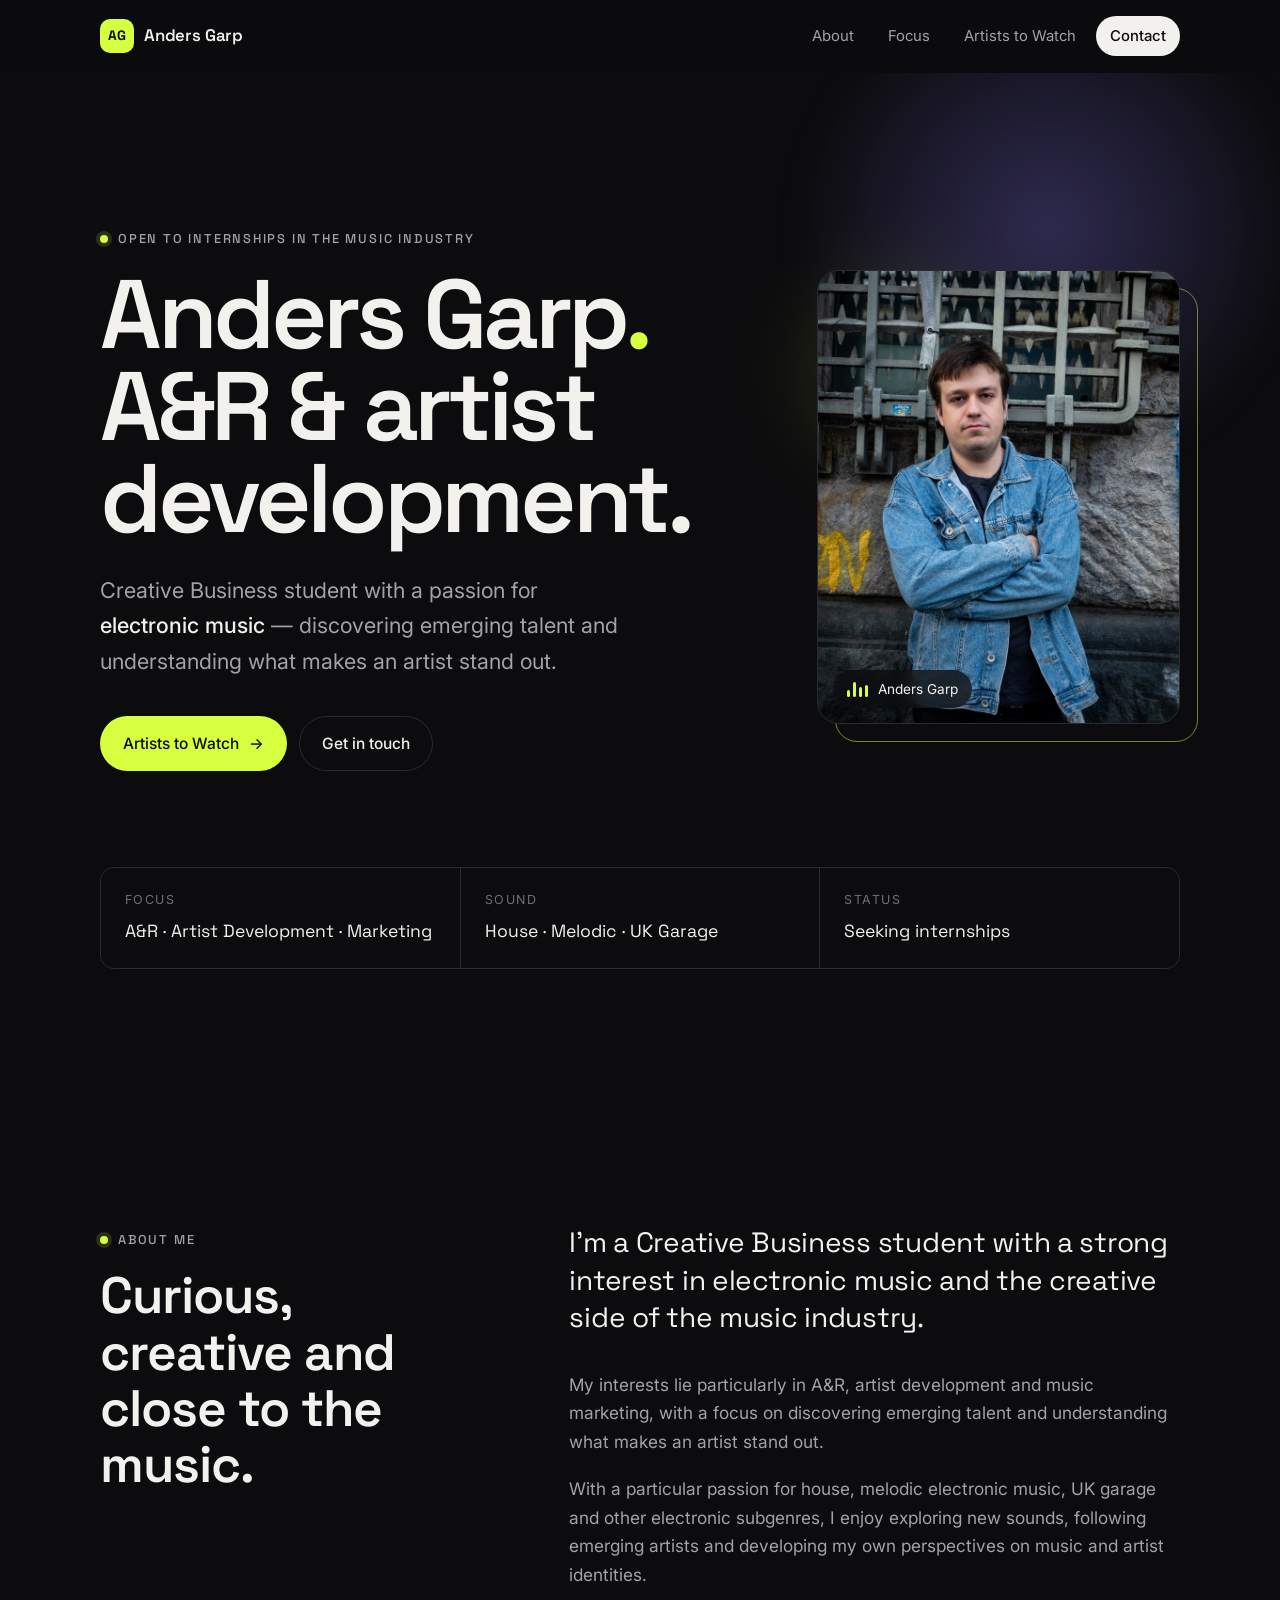
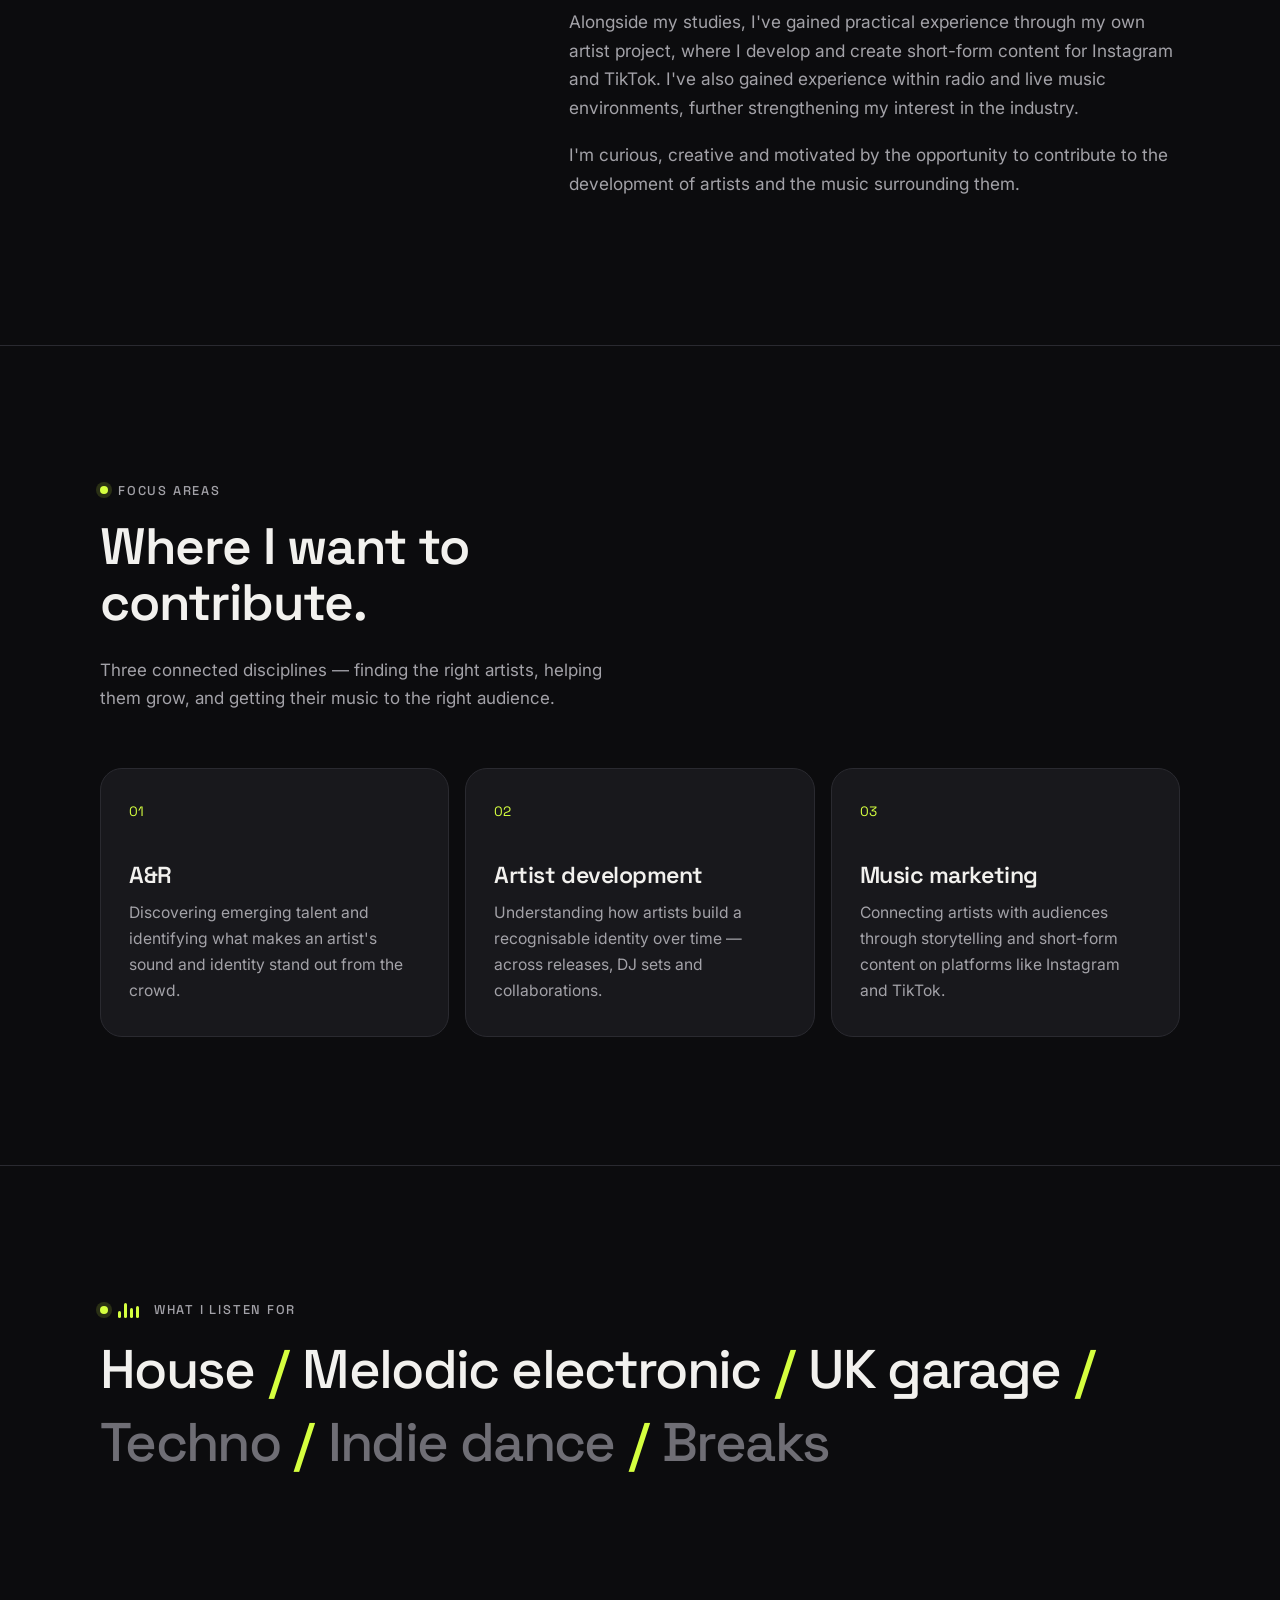
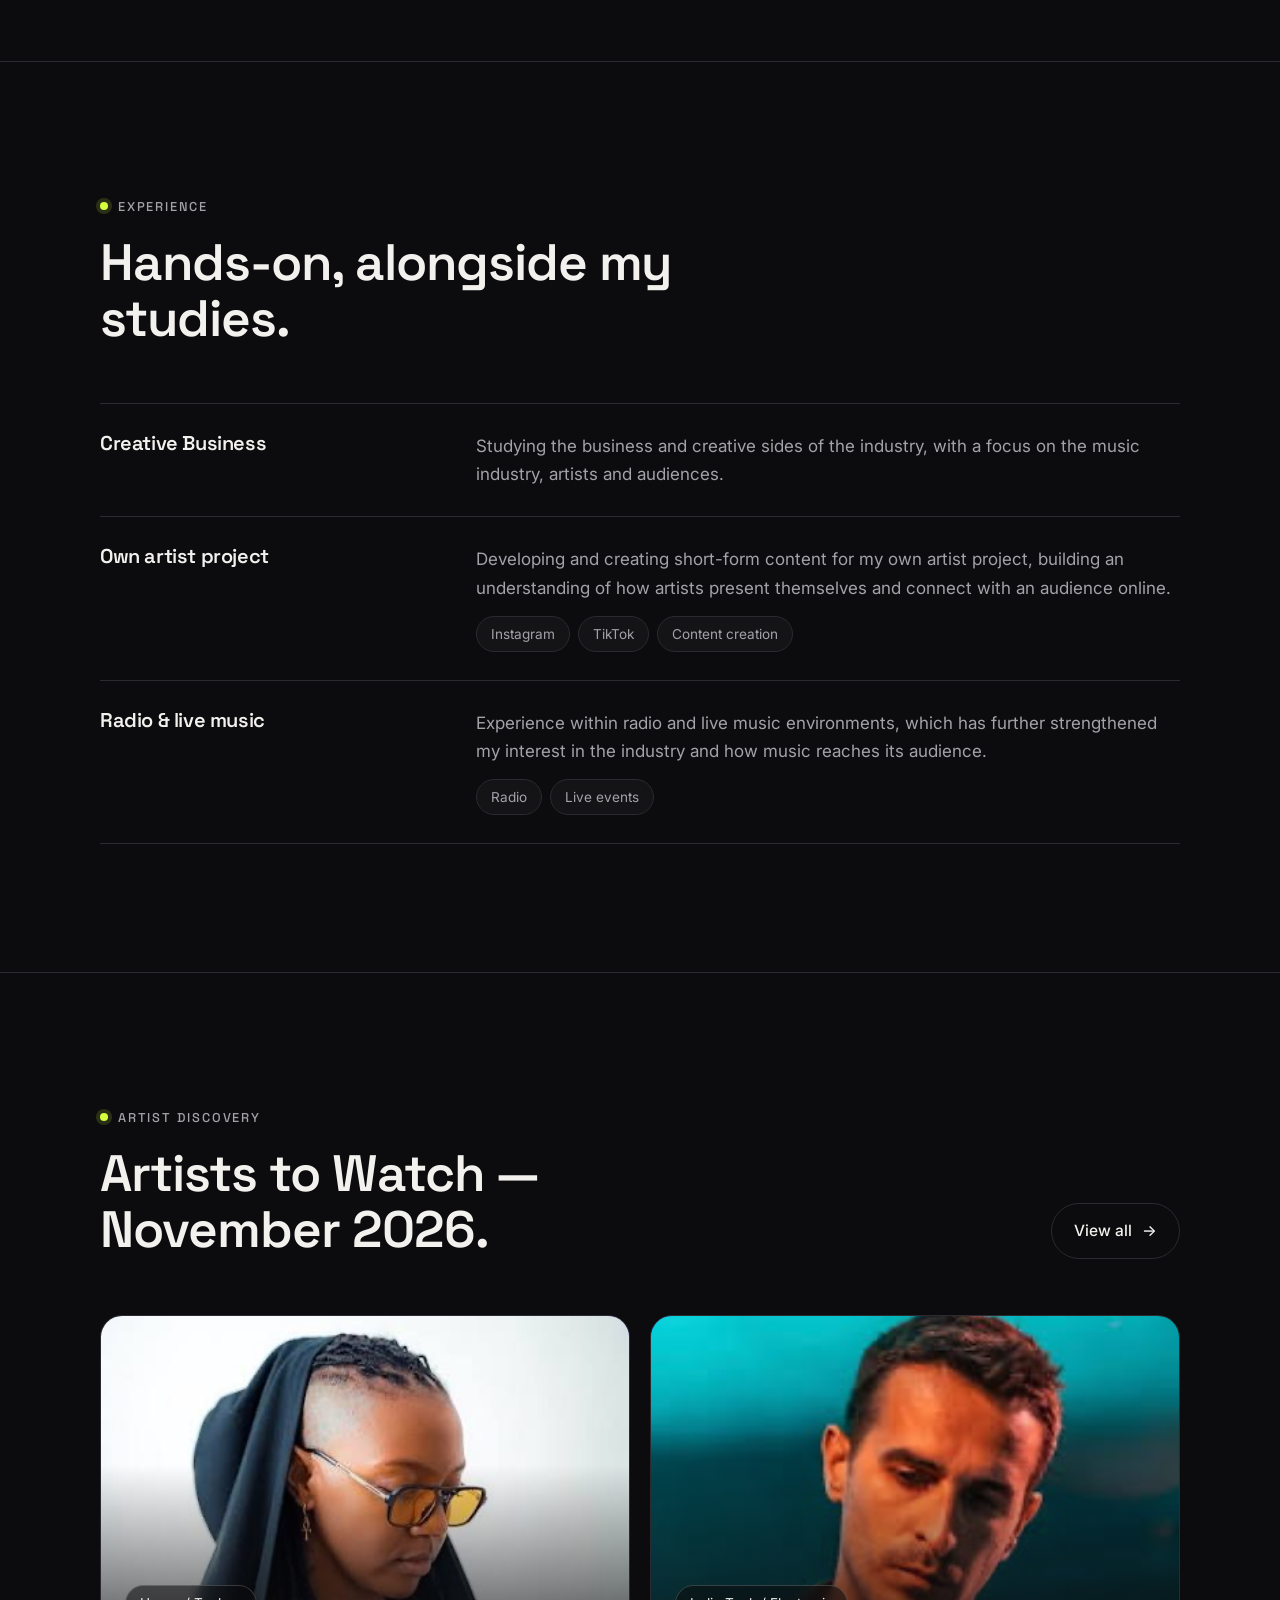
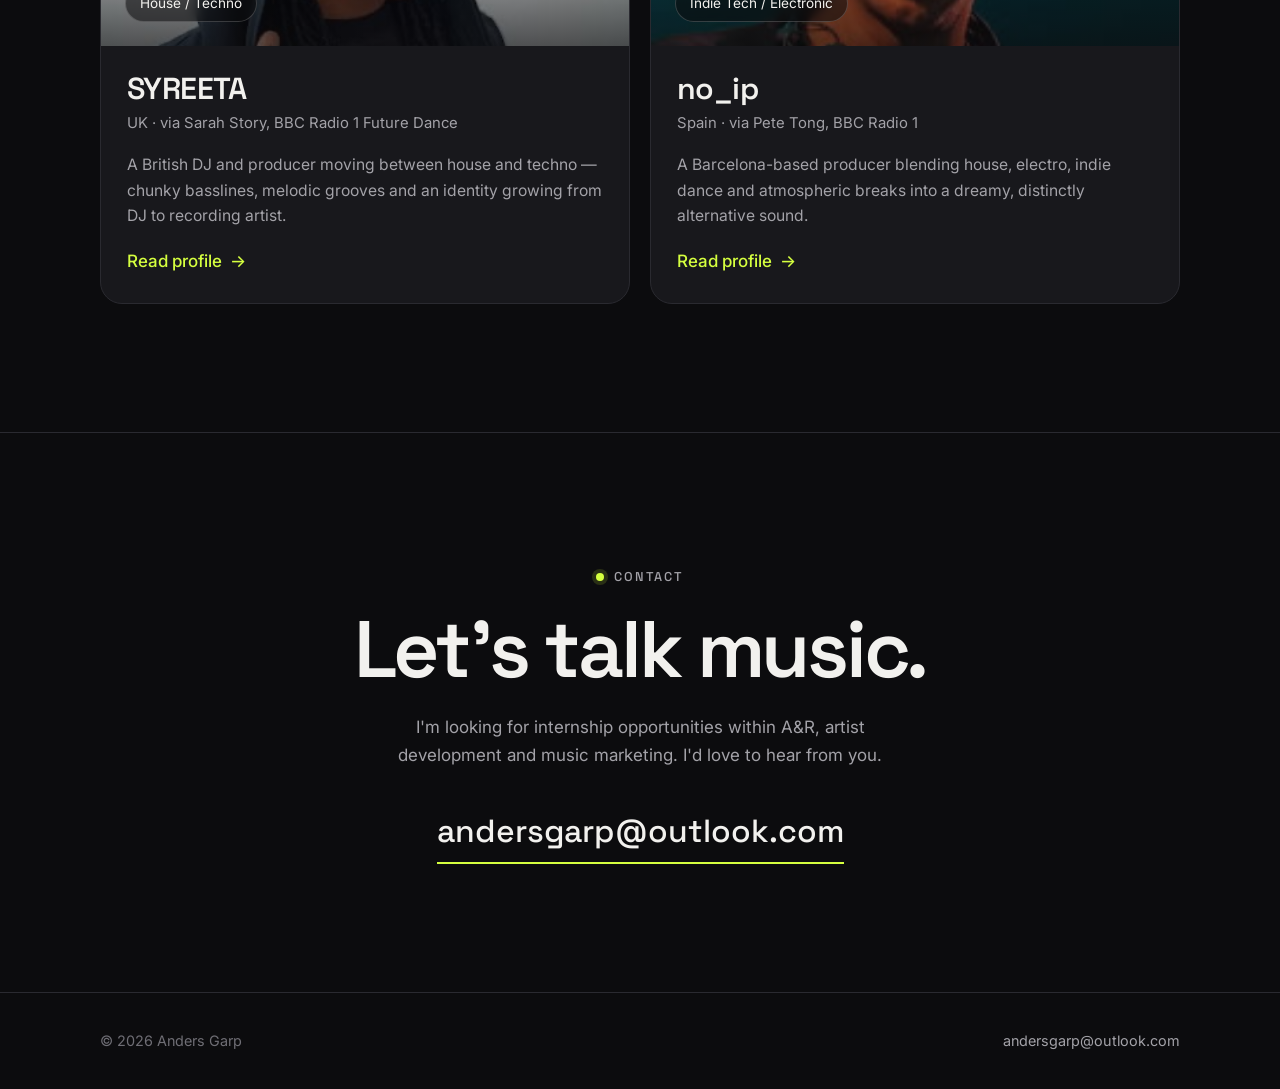
==== commit 491a6570: "fixed image size" ====
--- a/index.html
+++ b/index.html
@@ -36,7 +36,7 @@
     <section class="hero">
       <div class="container hero-inner">
         <div class="hero-grid">
-          <div>
+          <div class="hero-text">
             <span class="eyebrow">Open to internships in the music industry</span>
             <h1>Anders Garp<span class="accent">.</span><br>A&amp;R &amp; artist<br>development.</h1>
             <p class="hero-lede">Creative Business student with a passion for <strong>electronic music</strong> — discovering emerging talent and understanding what makes an artist stand out.</p>
--- a/css/style.css
+++ b/css/style.css
@@ -306,6 +306,7 @@
 }
 .hero-portrait img {
   width: 100%;
+  height: auto;
   aspect-ratio: 4 / 5;
   object-fit: cover;
   object-position: center 20%;
@@ -338,9 +339,21 @@
 }
 
 @media (max-width: 860px) {
-  .hero-grid { grid-template-columns: 1fr; }
-  .hero-portrait { max-width: 420px; }
-  .hero-portrait::before { inset: 12px -12px -12px 12px; }
+  /* Small avatar sits beside the "Open to internships" line; the rest flows below */
+  .hero-grid {
+    grid-template-columns: auto minmax(0, 1fr);
+    column-gap: 16px;
+    row-gap: 0;
+    align-items: center;
+  }
+  .hero-text { display: contents; }
+  .hero-portrait { grid-column: 1; grid-row: 1; width: 64px; }
+  .hero-portrait img { aspect-ratio: 1; border-radius: 50%; object-position: center 25%; }
+  .hero-portrait::before { inset: -4px; border-radius: 50%; opacity: 0.7; }
+  .hero-portrait figcaption { display: none; }
+  .hero-text > .eyebrow { grid-column: 2; grid-row: 1; margin: 0; line-height: 1.4; }
+  .hero-text > :not(.eyebrow) { grid-column: 1 / -1; }
+  .hero-text > h1 { margin-top: 28px; }
 }
 
 .hero h1 {
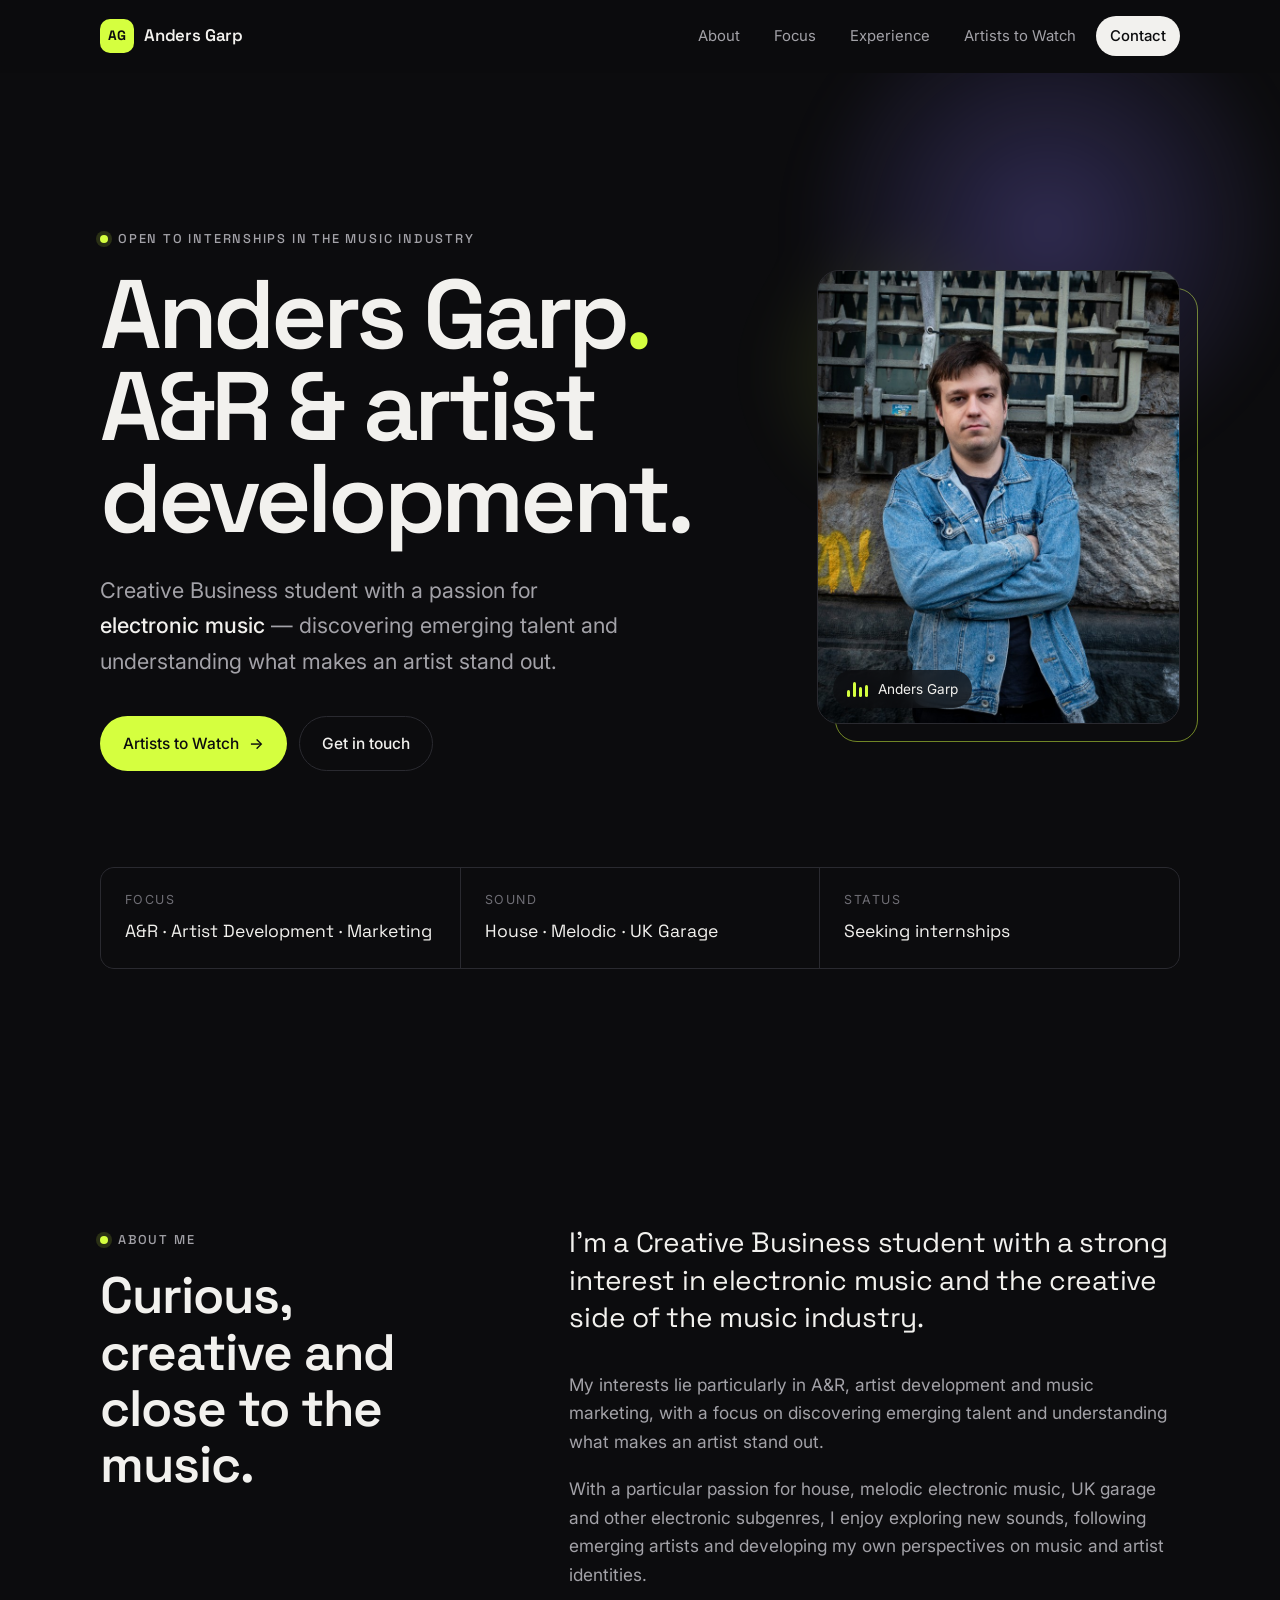
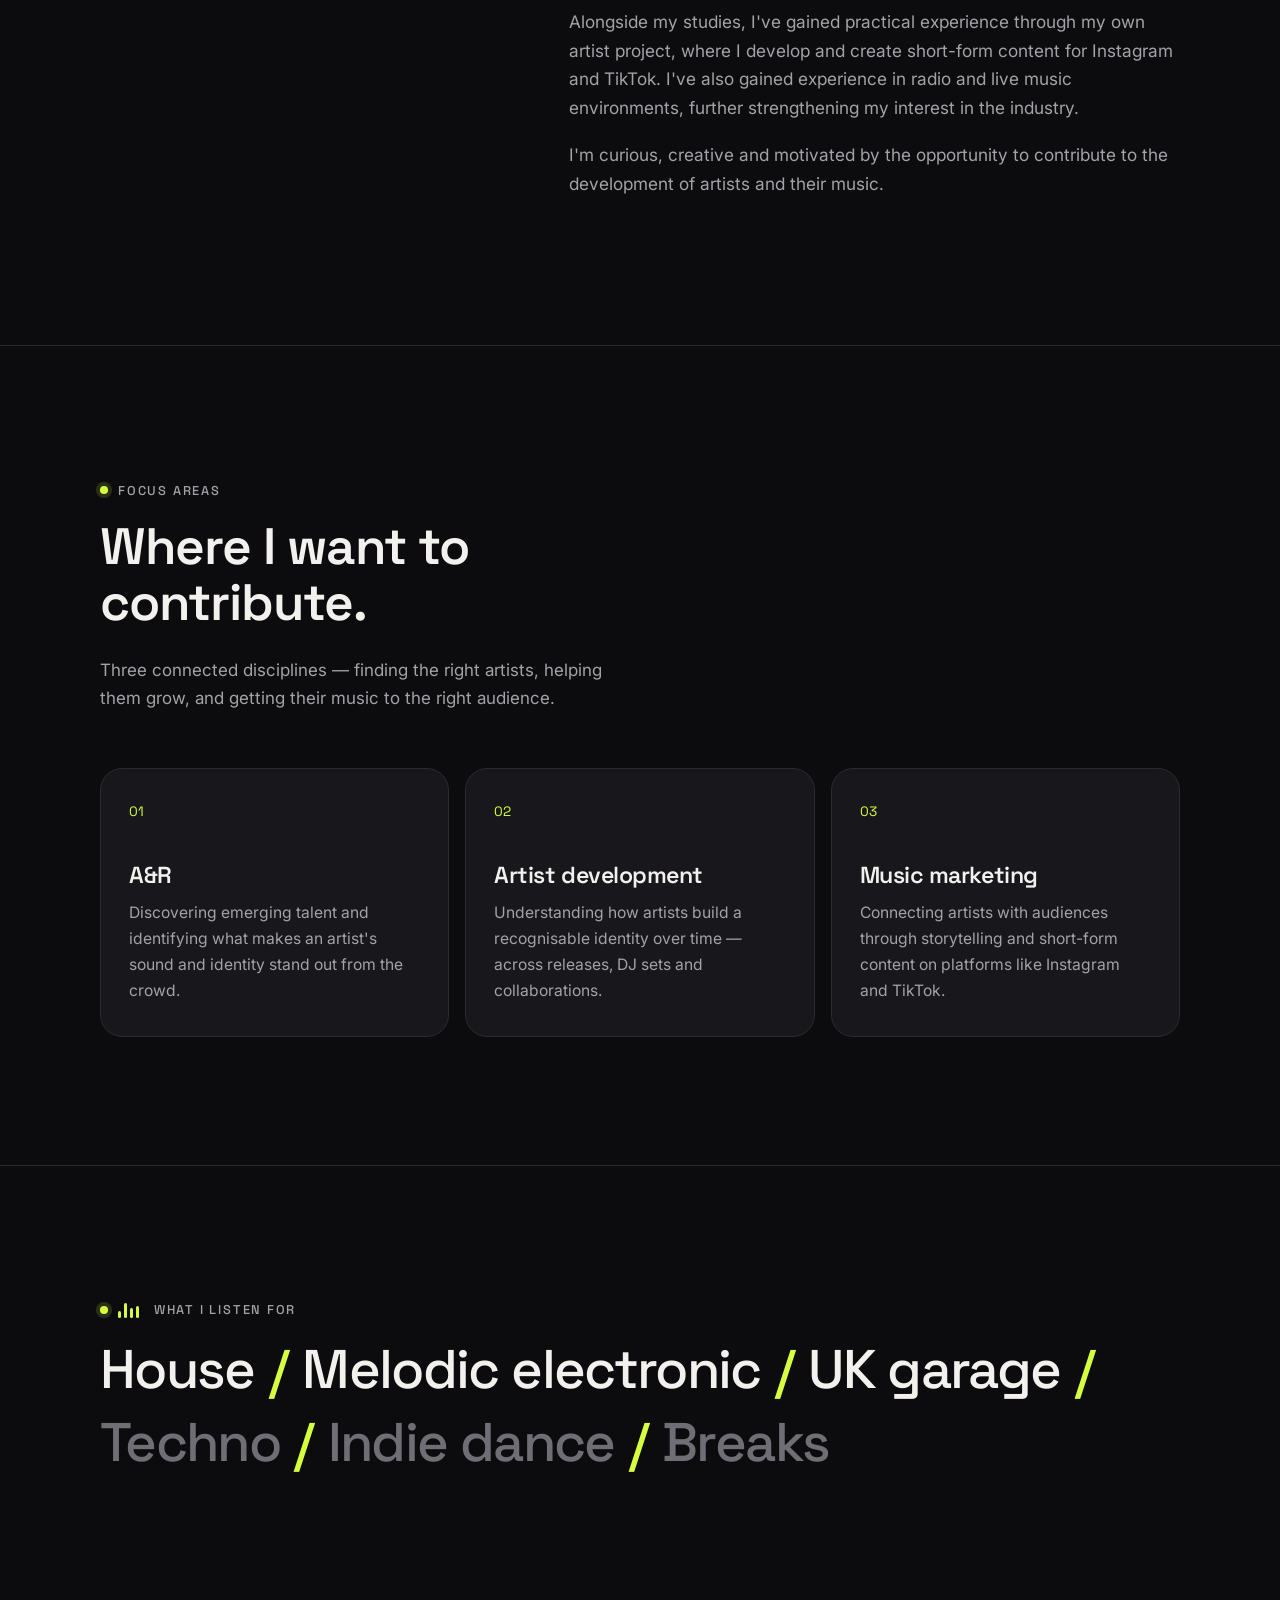
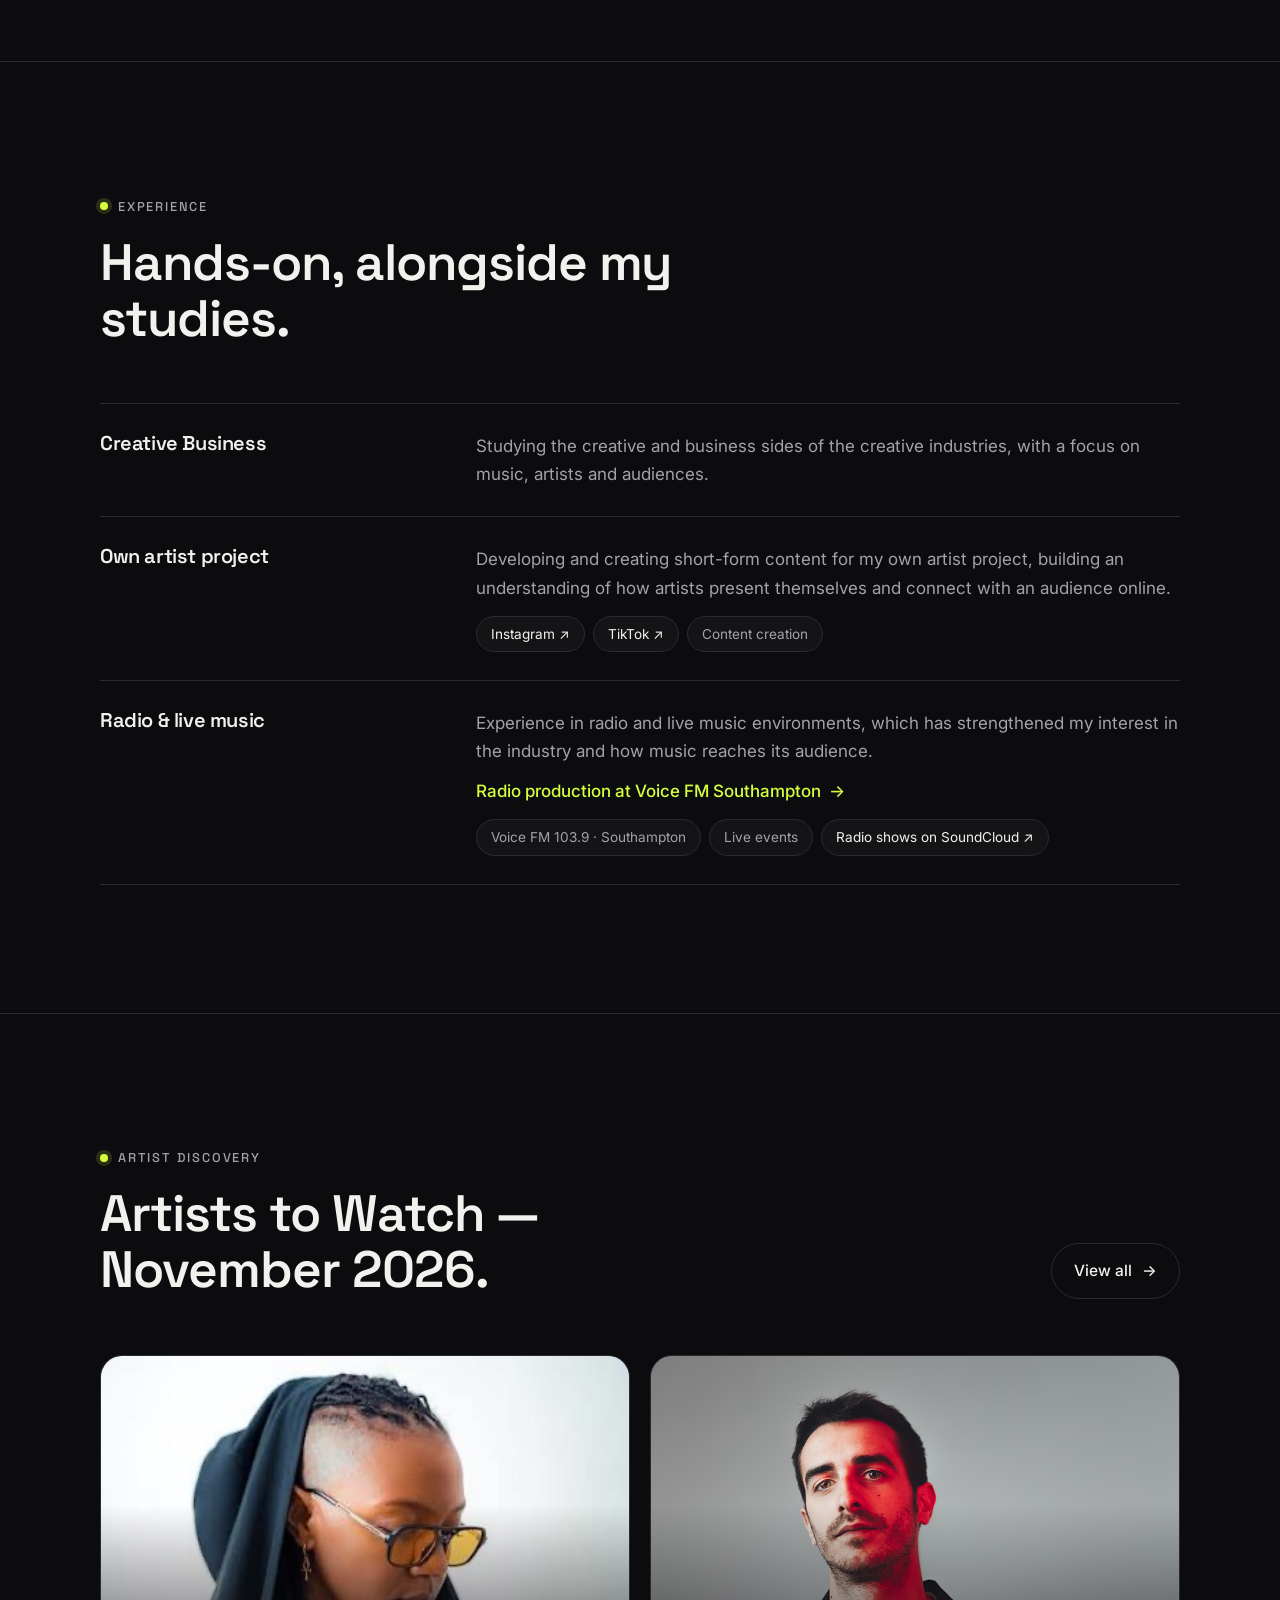
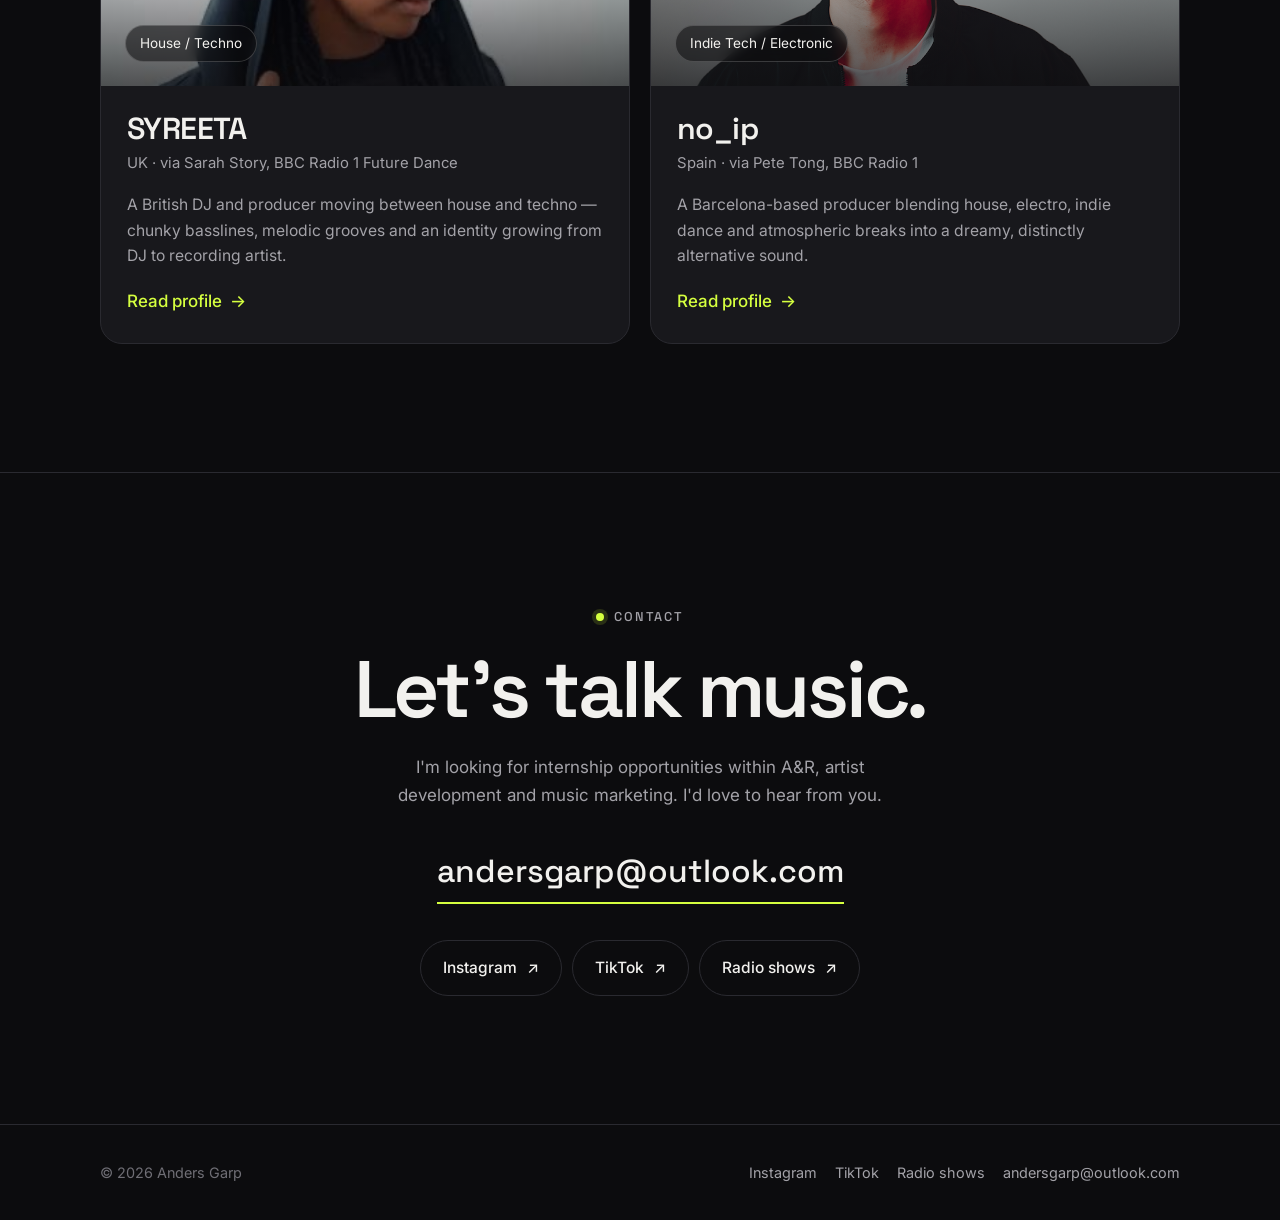
==== commit 8ee14fe0: "Added more content, and more images" ====
--- a/index.html
+++ b/index.html
@@ -25,6 +25,7 @@
       <ul class="nav-links" id="nav-links">
         <li><a href="#about">About</a></li>
         <li><a href="#focus">Focus</a></li>
+        <li><a href="#experience">Experience</a></li>
         <li><a href="artists.html">Artists to Watch</a></li>
         <li><a class="nav-cta" href="#contact">Contact</a></li>
       </ul>
@@ -70,8 +71,8 @@
           <p>I'm a Creative Business student with a strong interest in electronic music and the creative side of the music industry.</p>
           <p>My interests lie particularly in A&amp;R, artist development and music marketing, with a focus on discovering emerging talent and understanding what makes an artist stand out.</p>
           <p>With a particular passion for house, melodic electronic music, UK garage and other electronic subgenres, I enjoy exploring new sounds, following emerging artists and developing my own perspectives on music and artist identities.</p>
-          <p>Alongside my studies, I've gained practical experience through my own artist project, where I develop and create short-form content for Instagram and TikTok. I've also gained experience within radio and live music environments, further strengthening my interest in the industry.</p>
-          <p>I'm curious, creative and motivated by the opportunity to contribute to the development of artists and the music surrounding them.</p>
+          <p>Alongside my studies, I've gained practical experience through my own artist project, where I develop and create short-form content for Instagram and TikTok. I've also gained experience in radio and live music environments, further strengthening my interest in the industry.</p>
+          <p>I'm curious, creative and motivated by the opportunity to contribute to the development of artists and their music.</p>
         </div>
       </div>
     </section>
@@ -135,21 +136,22 @@
           <li class="reveal">
             <h3>Creative Business</h3>
             <div>
-              <p>Studying the business and creative sides of the industry, with a focus on the music industry, artists and audiences.</p>
+              <p>Studying the creative and business sides of the creative industries, with a focus on music, artists and audiences.</p>
             </div>
           </li>
           <li class="reveal">
             <h3>Own artist project</h3>
             <div>
               <p>Developing and creating short-form content for my own artist project, building an understanding of how artists present themselves and connect with an audience online.</p>
-              <div class="tags"><span class="tag">Instagram</span><span class="tag">TikTok</span><span class="tag">Content creation</span></div>
+              <div class="tags"><a class="tag" href="https://www.instagram.com/___garp0x/" target="_blank" rel="noopener">Instagram &nearr;</a><a class="tag" href="https://www.tiktok.com/@garpox__" target="_blank" rel="noopener">TikTok &nearr;</a><span class="tag">Content creation</span></div>
             </div>
           </li>
           <li class="reveal">
             <h3>Radio &amp; live music</h3>
             <div>
-              <p>Experience within radio and live music environments, which has further strengthened my interest in the industry and how music reaches its audience.</p>
-              <div class="tags"><span class="tag">Radio</span><span class="tag">Live events</span></div>
+              <p>Experience in radio and live music environments, which has strengthened my interest in the industry and how music reaches its audience.</p>
+              <p style="margin-top:12px"><a class="artist-link" style="position:static" href="experience/voice-fm-southampton.html">Radio production at Voice FM Southampton <span class="arrow" aria-hidden="true">&rarr;</span></a></p>
+              <div class="tags"><span class="tag">Voice FM 103.9 · Southampton</span><span class="tag">Live events</span><a class="tag" href="https://soundcloud.com/garpox/sets/radio" target="_blank" rel="noopener">Radio shows on SoundCloud &nearr;</a></div>
             </div>
           </li>
         </ul>
@@ -183,7 +185,7 @@
 
           <article class="artist-card reveal">
             <div class="artist-visual visual-noip">
-              <img class="img-noip" src="images/no_ip.jpg" alt="no_ip" loading="lazy">
+              <img class="img-noip" src="images/no_ip.png" alt="no_ip" loading="lazy">
               <span class="tag">Indie Tech / Electronic</span>
             </div>
             <div class="artist-body">
@@ -204,6 +206,11 @@
         <h2>Let's talk music.</h2>
         <p>I'm looking for internship opportunities within A&amp;R, artist development and music marketing. I'd love to hear from you.</p>
         <a class="contact-email" href="mailto:andersgarp@outlook.com">andersgarp@outlook.com</a>
+        <div class="socials">
+          <a class="btn btn-ghost" href="https://www.instagram.com/___garp0x/" target="_blank" rel="noopener">Instagram <span class="arrow" aria-hidden="true">&nearr;</span></a>
+          <a class="btn btn-ghost" href="https://www.tiktok.com/@garpox__" target="_blank" rel="noopener">TikTok <span class="arrow" aria-hidden="true">&nearr;</span></a>
+          <a class="btn btn-ghost" href="https://soundcloud.com/garpox/sets/radio" target="_blank" rel="noopener">Radio shows <span class="arrow" aria-hidden="true">&nearr;</span></a>
+        </div>
       </div>
     </section>
   </main>
@@ -211,7 +218,12 @@
   <footer class="site-footer">
     <div class="container">
       <span>&copy; <span data-year>2026</span> Anders Garp</span>
-      <a href="mailto:andersgarp@outlook.com">andersgarp@outlook.com</a>
+      <span class="footer-links">
+        <a href="https://www.instagram.com/___garp0x/" target="_blank" rel="noopener">Instagram</a>
+        <a href="https://www.tiktok.com/@garpox__" target="_blank" rel="noopener">TikTok</a>
+        <a href="https://soundcloud.com/garpox/sets/radio" target="_blank" rel="noopener">Radio shows</a>
+        <a href="mailto:andersgarp@outlook.com">andersgarp@outlook.com</a>
+      </span>
     </div>
   </footer>
 
--- a/css/style.css
+++ b/css/style.css
@@ -250,6 +250,17 @@
 }
 
 .tags { display: flex; flex-wrap: wrap; gap: 8px; }
+a.tag { color: var(--text); transition: border-color 0.15s ease, color 0.15s ease; }
+a.tag:hover { border-color: var(--accent); color: var(--accent); }
+
+.socials {
+  display: flex;
+  flex-wrap: wrap;
+  justify-content: center;
+  gap: 10px;
+  margin-top: 36px;
+}
+.footer-links { display: flex; flex-wrap: wrap; gap: 18px; }
 
 /* ---------- Sections ---------- */
 
@@ -552,7 +563,7 @@
 .artist-visual .tag { z-index: 1; }
 .artist-card:hover .artist-visual img { transform: scale(1.04); }
 .img-syreeta { object-position: center 22%; }
-.img-noip { object-position: center 30%; }
+.img-noip { object-position: 40% 25%; }
 .artist-visual .monogram {
   position: absolute;
   right: -0.06em;
@@ -684,6 +695,88 @@
 }
 .profile-hero .eyebrow { position: relative; color: rgba(255, 255, 255, 0.8); }
 
+/* Photo-backed hero (experience pages) */
+.photo-hero { background: var(--bg-card); }
+.photo-hero img {
+  position: absolute;
+  inset: 0;
+  width: 100%;
+  height: 100%;
+  object-fit: cover;
+  object-position: center 40%;
+}
+.photo-hero::after {
+  content: "";
+  position: absolute;
+  inset: 0;
+  background: linear-gradient(180deg, rgba(12, 12, 14, 0.1) 20%, rgba(12, 12, 14, 0.88) 100%);
+}
+.photo-hero .eyebrow,
+.photo-hero h1 { z-index: 1; }
+.photo-hero h1 { font-size: clamp(2.4rem, 7vw, 5.2rem); max-width: 14ch; }
+
+.involvement { list-style: none; margin: 0; padding: 0; border-top: 1px solid var(--line); }
+.involvement li { padding: 20px 0; border-bottom: 1px solid var(--line); }
+.involvement h3 { font-size: 1.2rem; margin-bottom: 6px; }
+.involvement p { margin: 0; }
+
+.gallery {
+  display: grid;
+  grid-template-columns: repeat(2, minmax(0, 1fr));
+  gap: 14px;
+}
+.gallery img {
+  width: 100%;
+  height: auto;
+  aspect-ratio: 4 / 3;
+  object-fit: cover;
+  border-radius: var(--radius);
+  border: 1px solid var(--line);
+}
+.testimonial {
+  position: relative;
+  margin: 0;
+  padding: clamp(28px, 4vw, 40px);
+  padding-top: clamp(52px, 6vw, 64px);
+  border: 1px solid var(--line);
+  border-radius: var(--radius-lg);
+  background: var(--bg-card);
+}
+.testimonial::before {
+  content: "\201C";
+  position: absolute;
+  top: 6px;
+  left: clamp(22px, 3.4vw, 34px);
+  font-family: var(--font-display);
+  font-size: 5rem;
+  line-height: 1;
+  color: var(--accent);
+}
+.testimonial blockquote { margin: 0; }
+.testimonial blockquote p {
+  color: var(--text);
+  font-family: var(--font-display);
+  font-size: clamp(1.1rem, 1.9vw, 1.3rem);
+  line-height: 1.5;
+  letter-spacing: -0.01em;
+}
+.testimonial figcaption {
+  display: flex;
+  flex-direction: column;
+  margin-top: 22px;
+  padding-top: 18px;
+  border-top: 1px solid var(--line);
+}
+.testimonial figcaption strong { font-weight: 600; }
+.testimonial figcaption span { color: var(--text-muted); font-size: 0.93rem; }
+
+.gallery figure { margin: 0; }
+.gallery figcaption { margin-top: 10px; font-size: 0.88rem; color: var(--text-faint); }
+@media (max-width: 560px) { .gallery { grid-template-columns: 1fr; } }
+
+.factsheet .tags { gap: 6px; }
+.factsheet .tags .tag { font-size: 0.8rem; padding: 5px 12px; }
+
 .profile-layout {
   display: grid;
   grid-template-columns: minmax(0, 300px) minmax(0, 1fr);
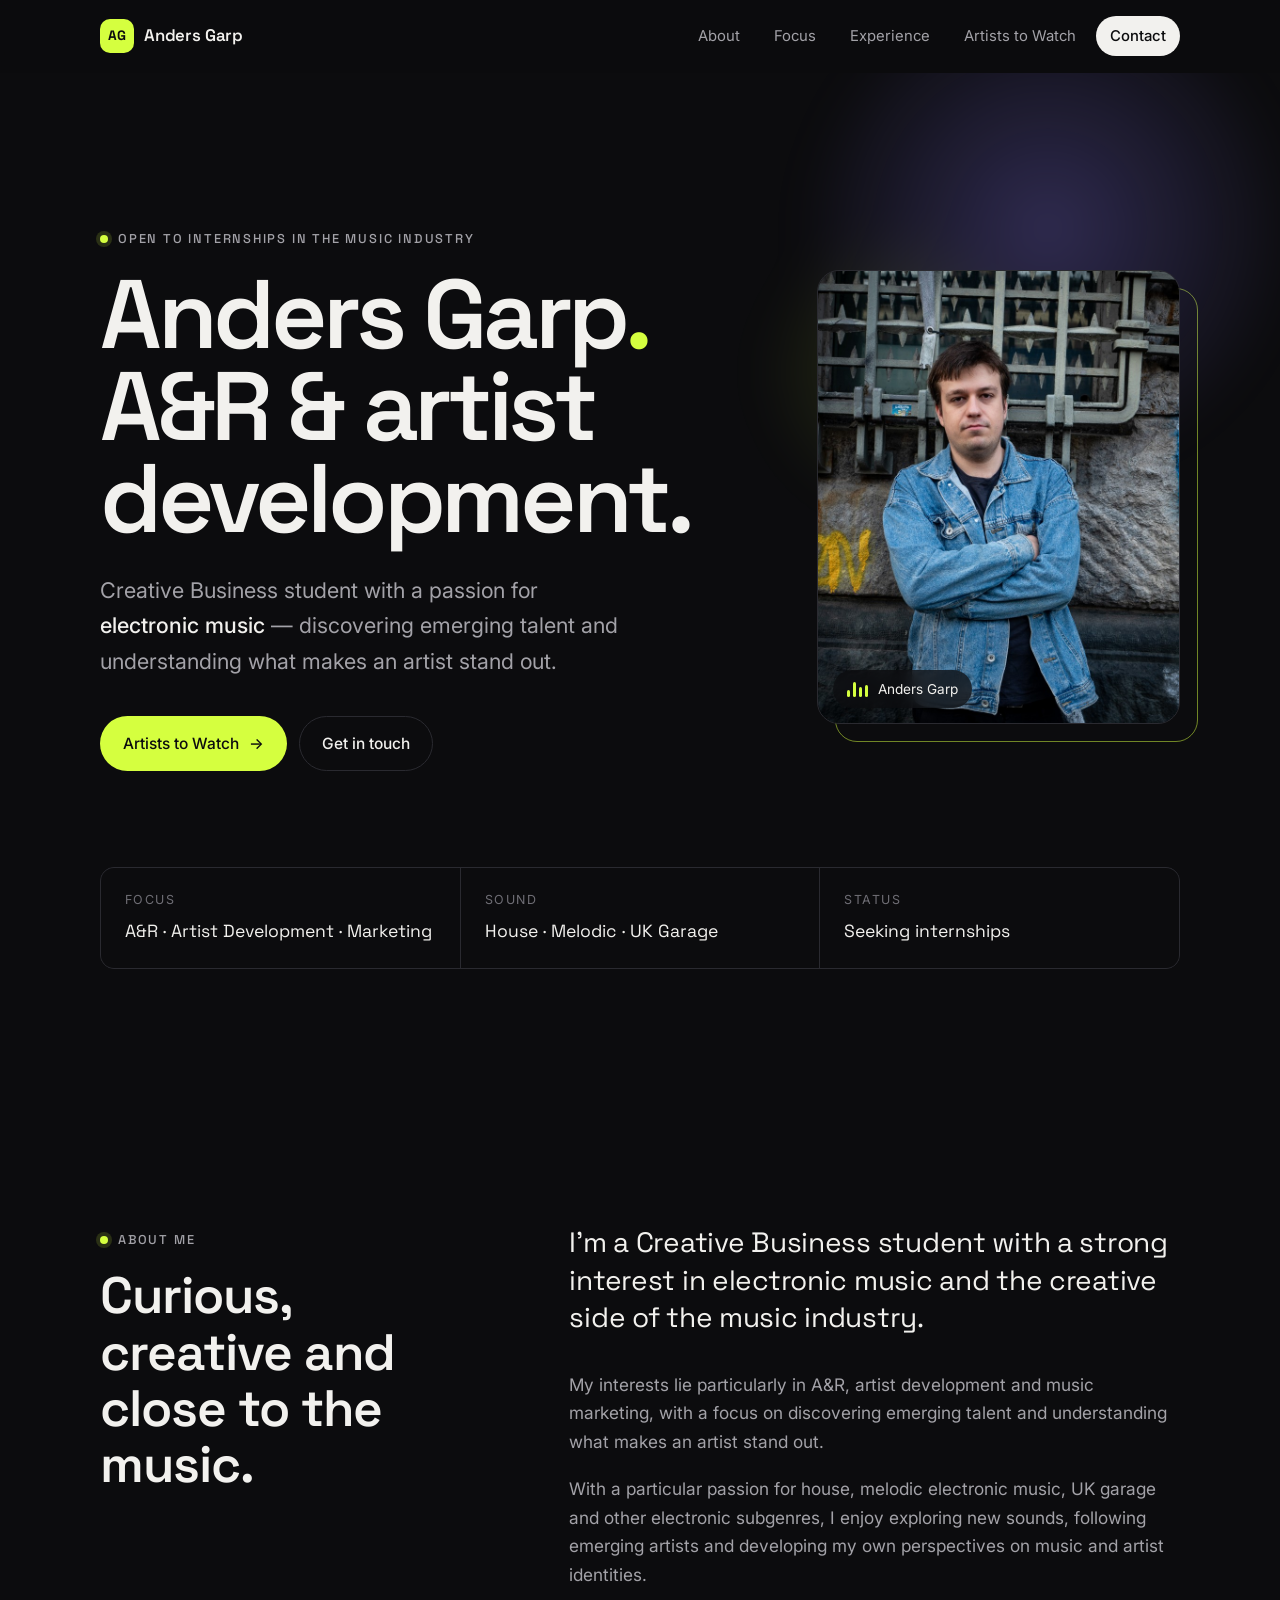
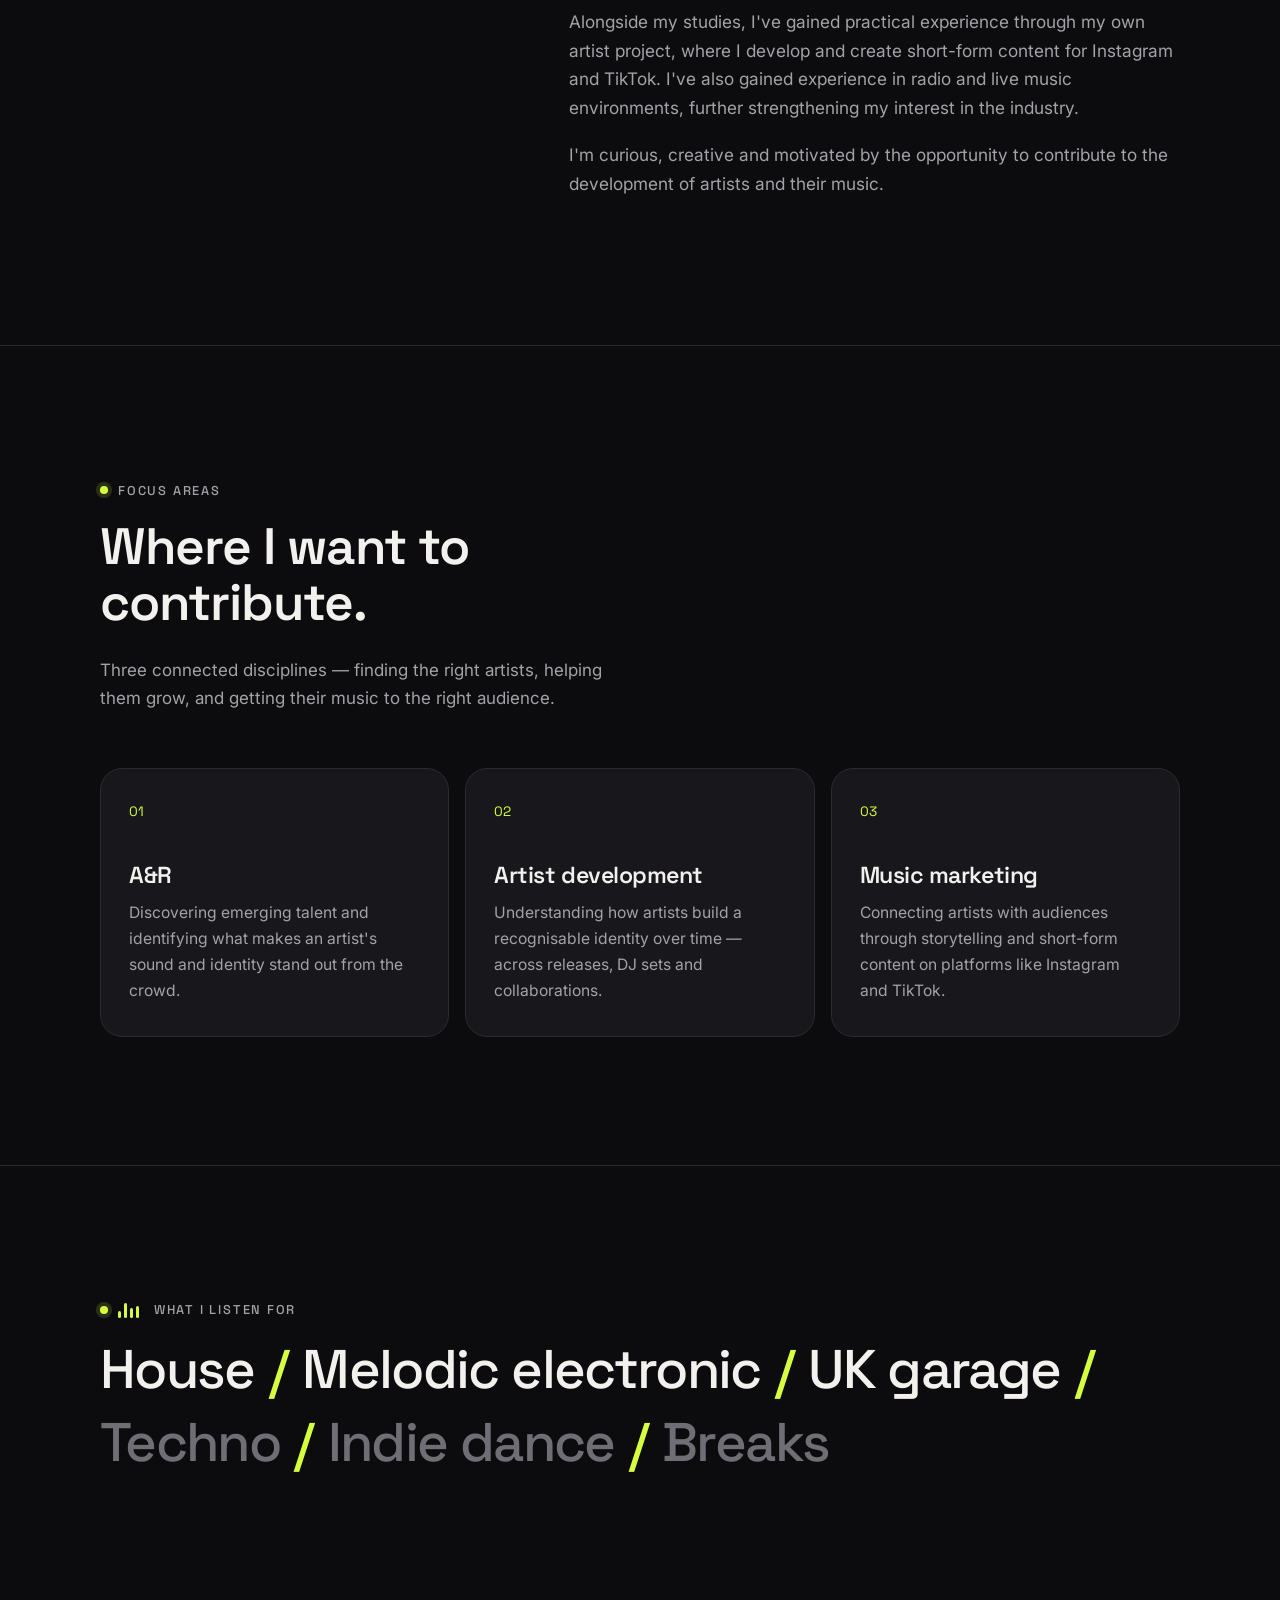
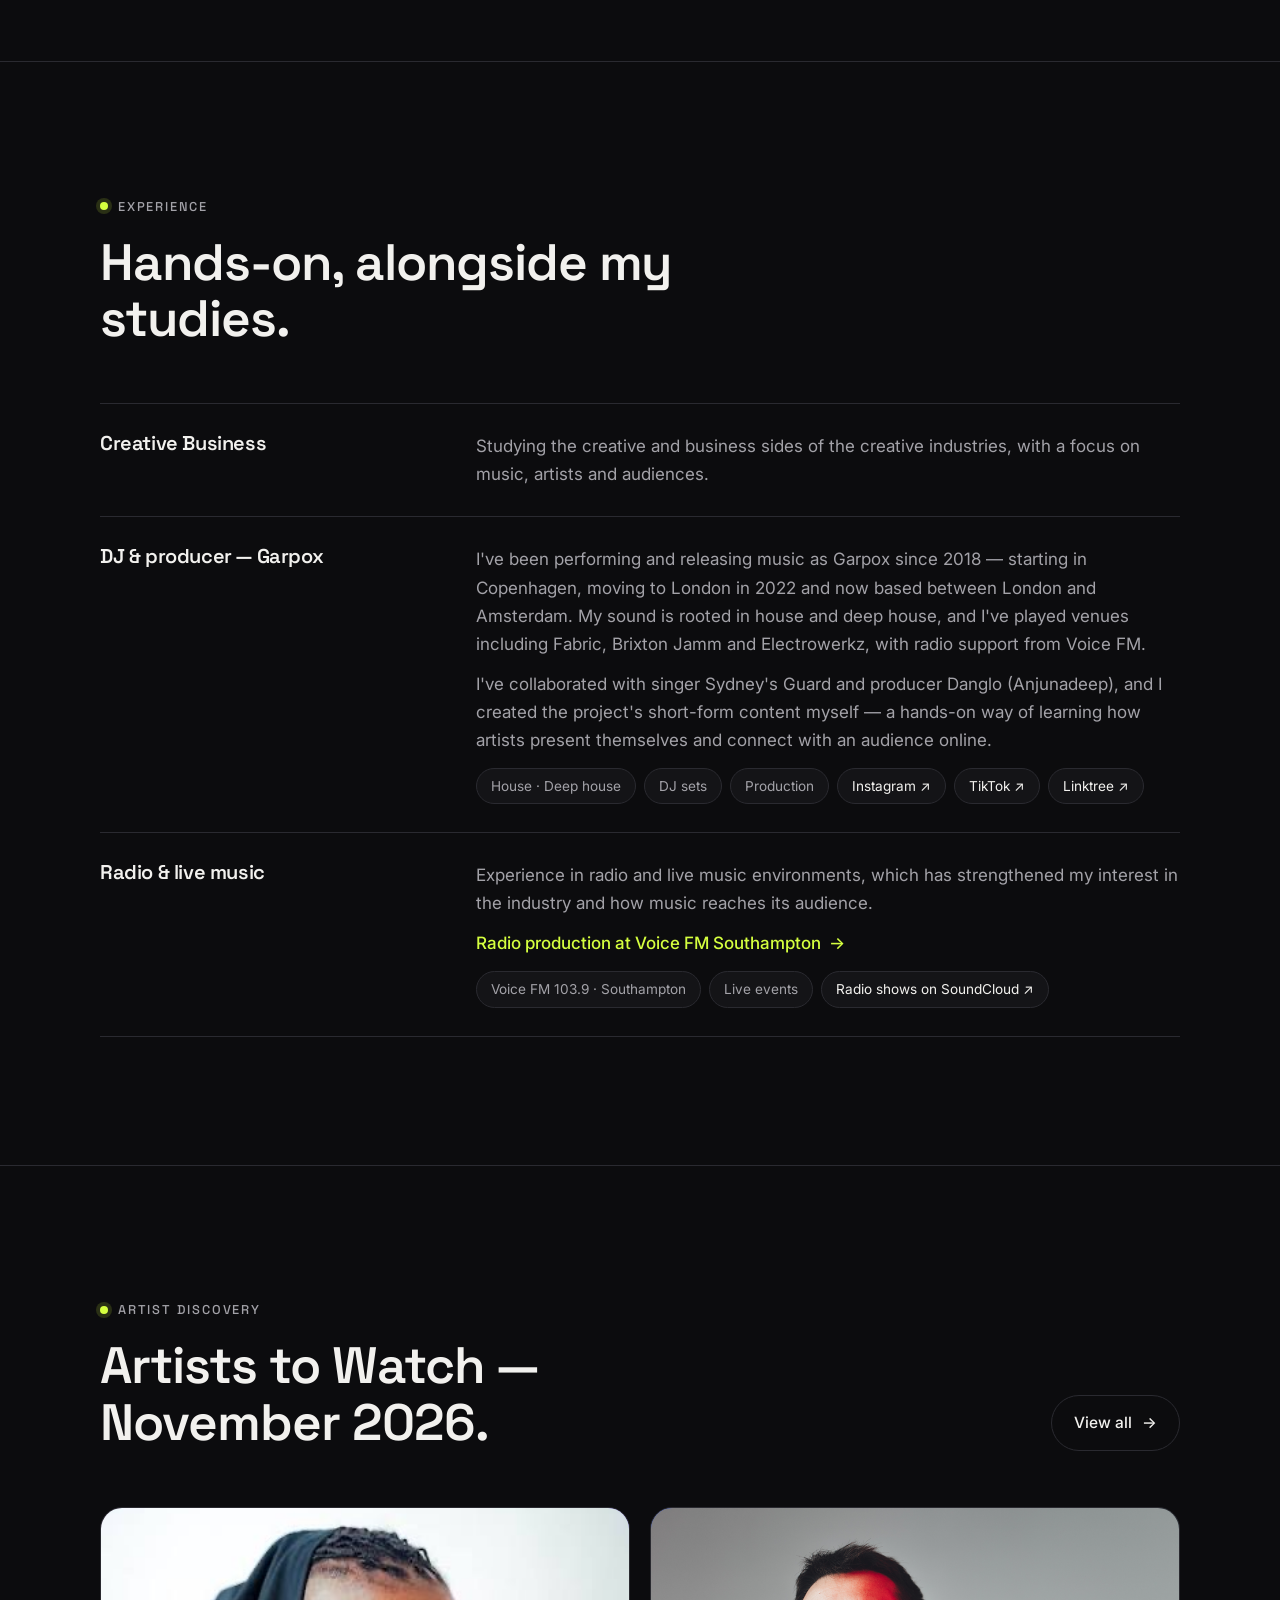
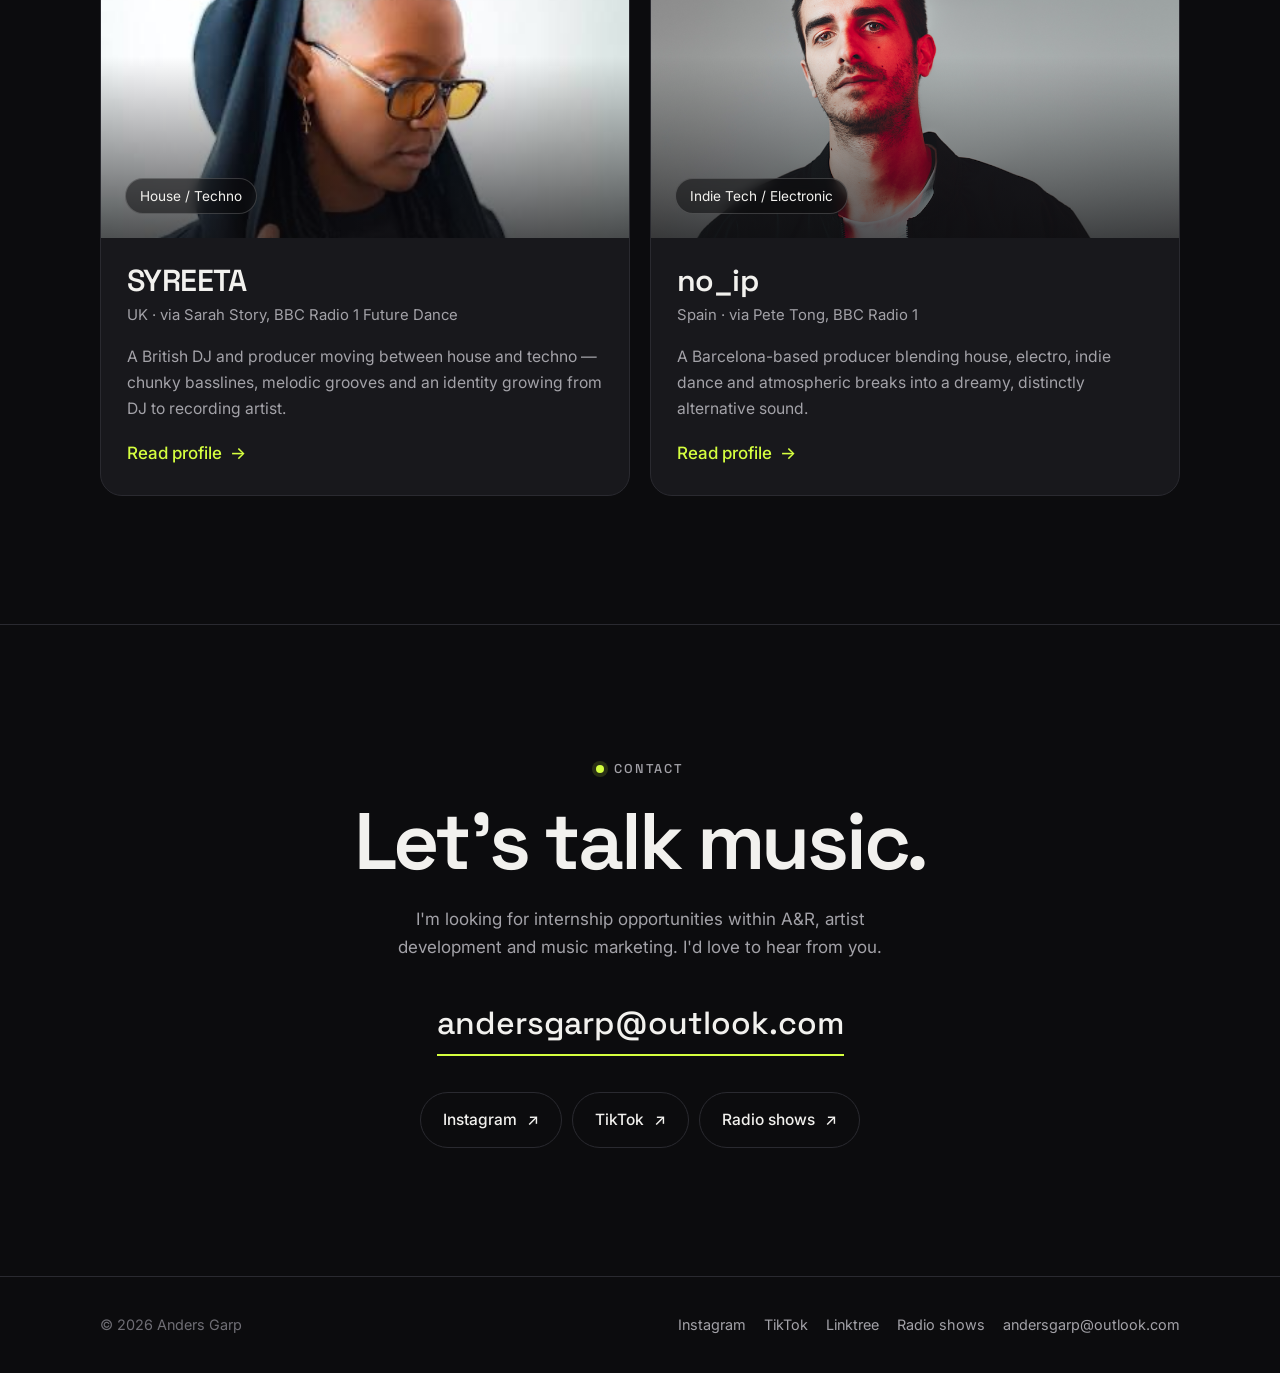
==== commit cd552e46: "added text about dj project" ====
--- a/index.html
+++ b/index.html
@@ -140,10 +140,11 @@
             </div>
           </li>
           <li class="reveal">
-            <h3>Own artist project</h3>
+            <h3>DJ &amp; producer — Garpox</h3>
             <div>
-              <p>Developing and creating short-form content for my own artist project, building an understanding of how artists present themselves and connect with an audience online.</p>
-              <div class="tags"><a class="tag" href="https://www.instagram.com/___garp0x/" target="_blank" rel="noopener">Instagram &nearr;</a><a class="tag" href="https://www.tiktok.com/@garpox__" target="_blank" rel="noopener">TikTok &nearr;</a><span class="tag">Content creation</span></div>
+              <p>I've been performing and releasing music as Garpox since 2018 — starting in Copenhagen, moving to London in 2022 and now based between London and Amsterdam. My sound is rooted in house and deep house, and I've played venues including Fabric, Brixton Jamm and Electrowerkz, with radio support from Voice FM.</p>
+              <p style="margin-top:12px">I've collaborated with singer Sydney's Guard and producer Danglo (Anjunadeep), and I created the project's short-form content myself — a hands-on way of learning how artists present themselves and connect with an audience online.</p>
+              <div class="tags"><span class="tag">House · Deep house</span><span class="tag">DJ sets</span><span class="tag">Production</span><a class="tag" href="https://www.instagram.com/___garp0x/" target="_blank" rel="noopener">Instagram &nearr;</a><a class="tag" href="https://www.tiktok.com/@garpox__" target="_blank" rel="noopener">TikTok &nearr;</a><a class="tag" href="https://linktr.ee/Garpox" target="_blank" rel="noopener">Linktree &nearr;</a></div>
             </div>
           </li>
           <li class="reveal">
@@ -221,6 +222,7 @@
       <span class="footer-links">
         <a href="https://www.instagram.com/___garp0x/" target="_blank" rel="noopener">Instagram</a>
         <a href="https://www.tiktok.com/@garpox__" target="_blank" rel="noopener">TikTok</a>
+        <a href="https://linktr.ee/Garpox" target="_blank" rel="noopener">Linktree</a>
         <a href="https://soundcloud.com/garpox/sets/radio" target="_blank" rel="noopener">Radio shows</a>
         <a href="mailto:andersgarp@outlook.com">andersgarp@outlook.com</a>
       </span>
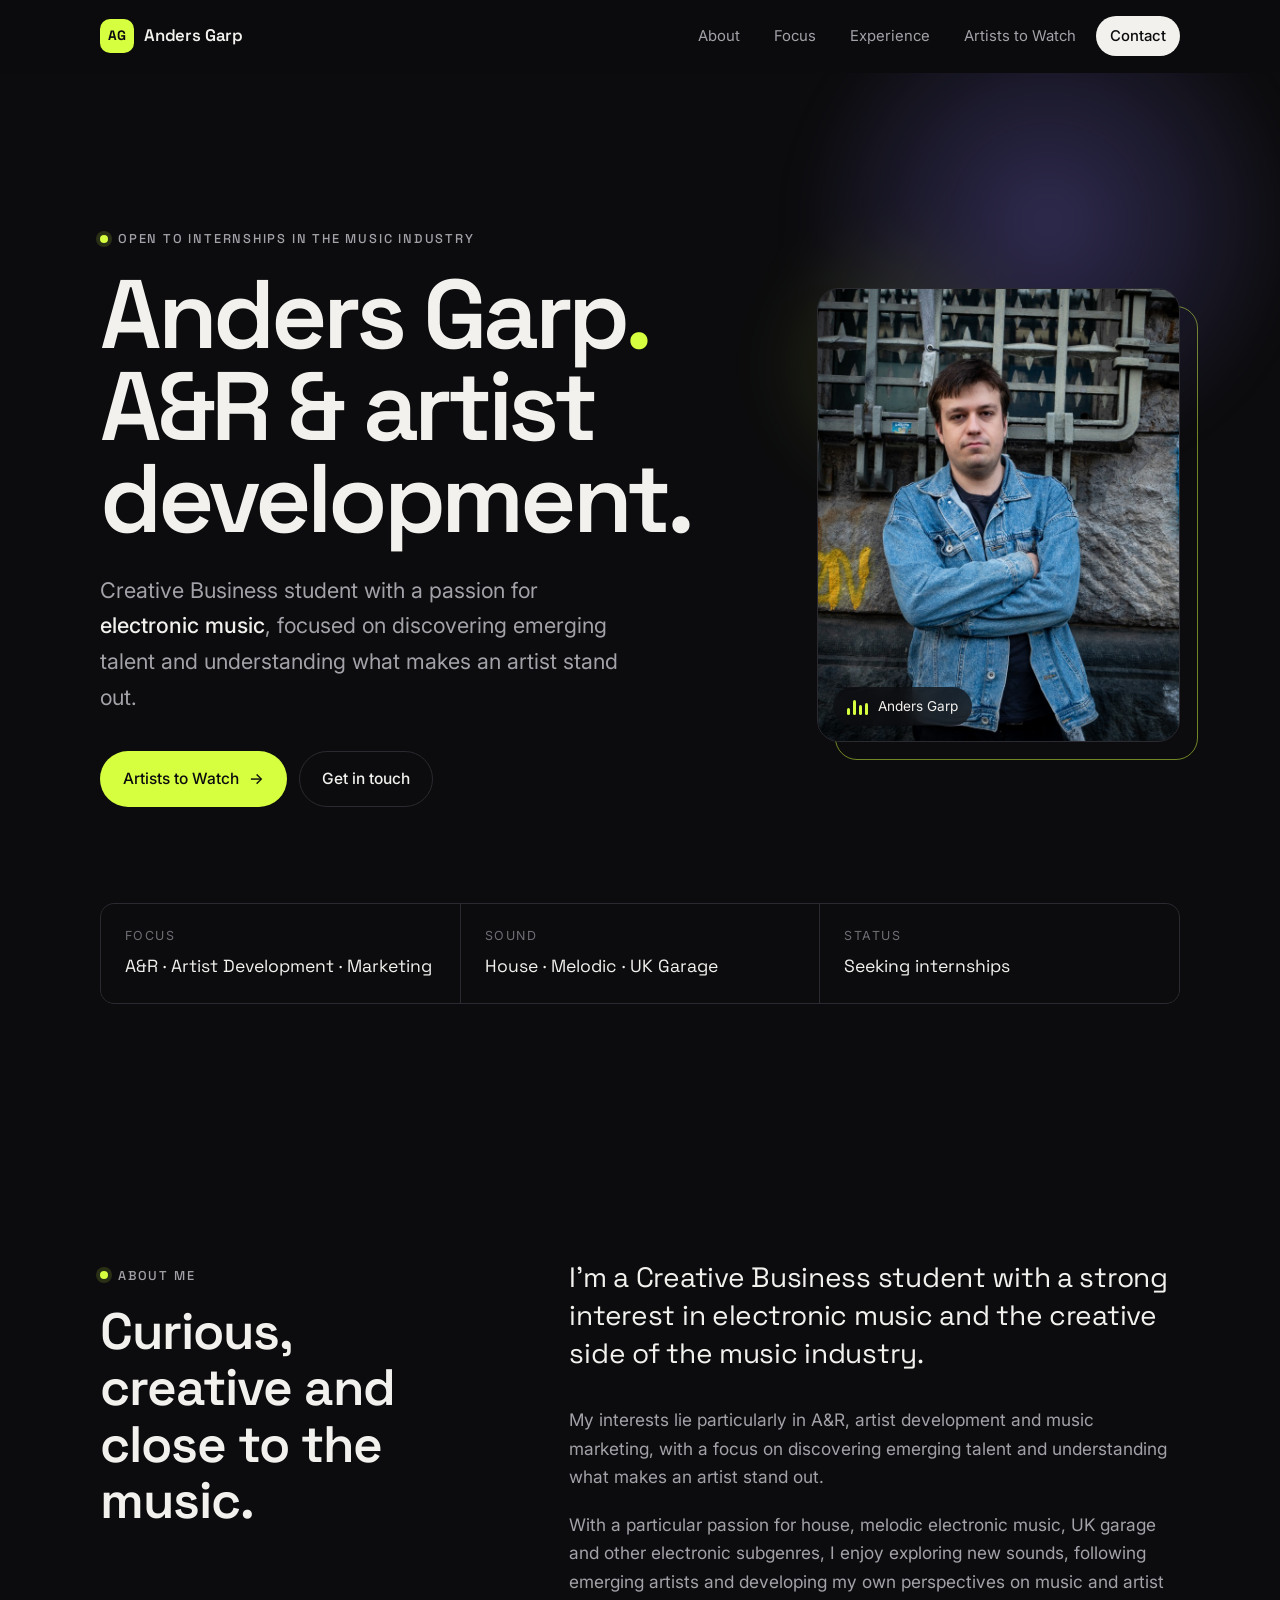
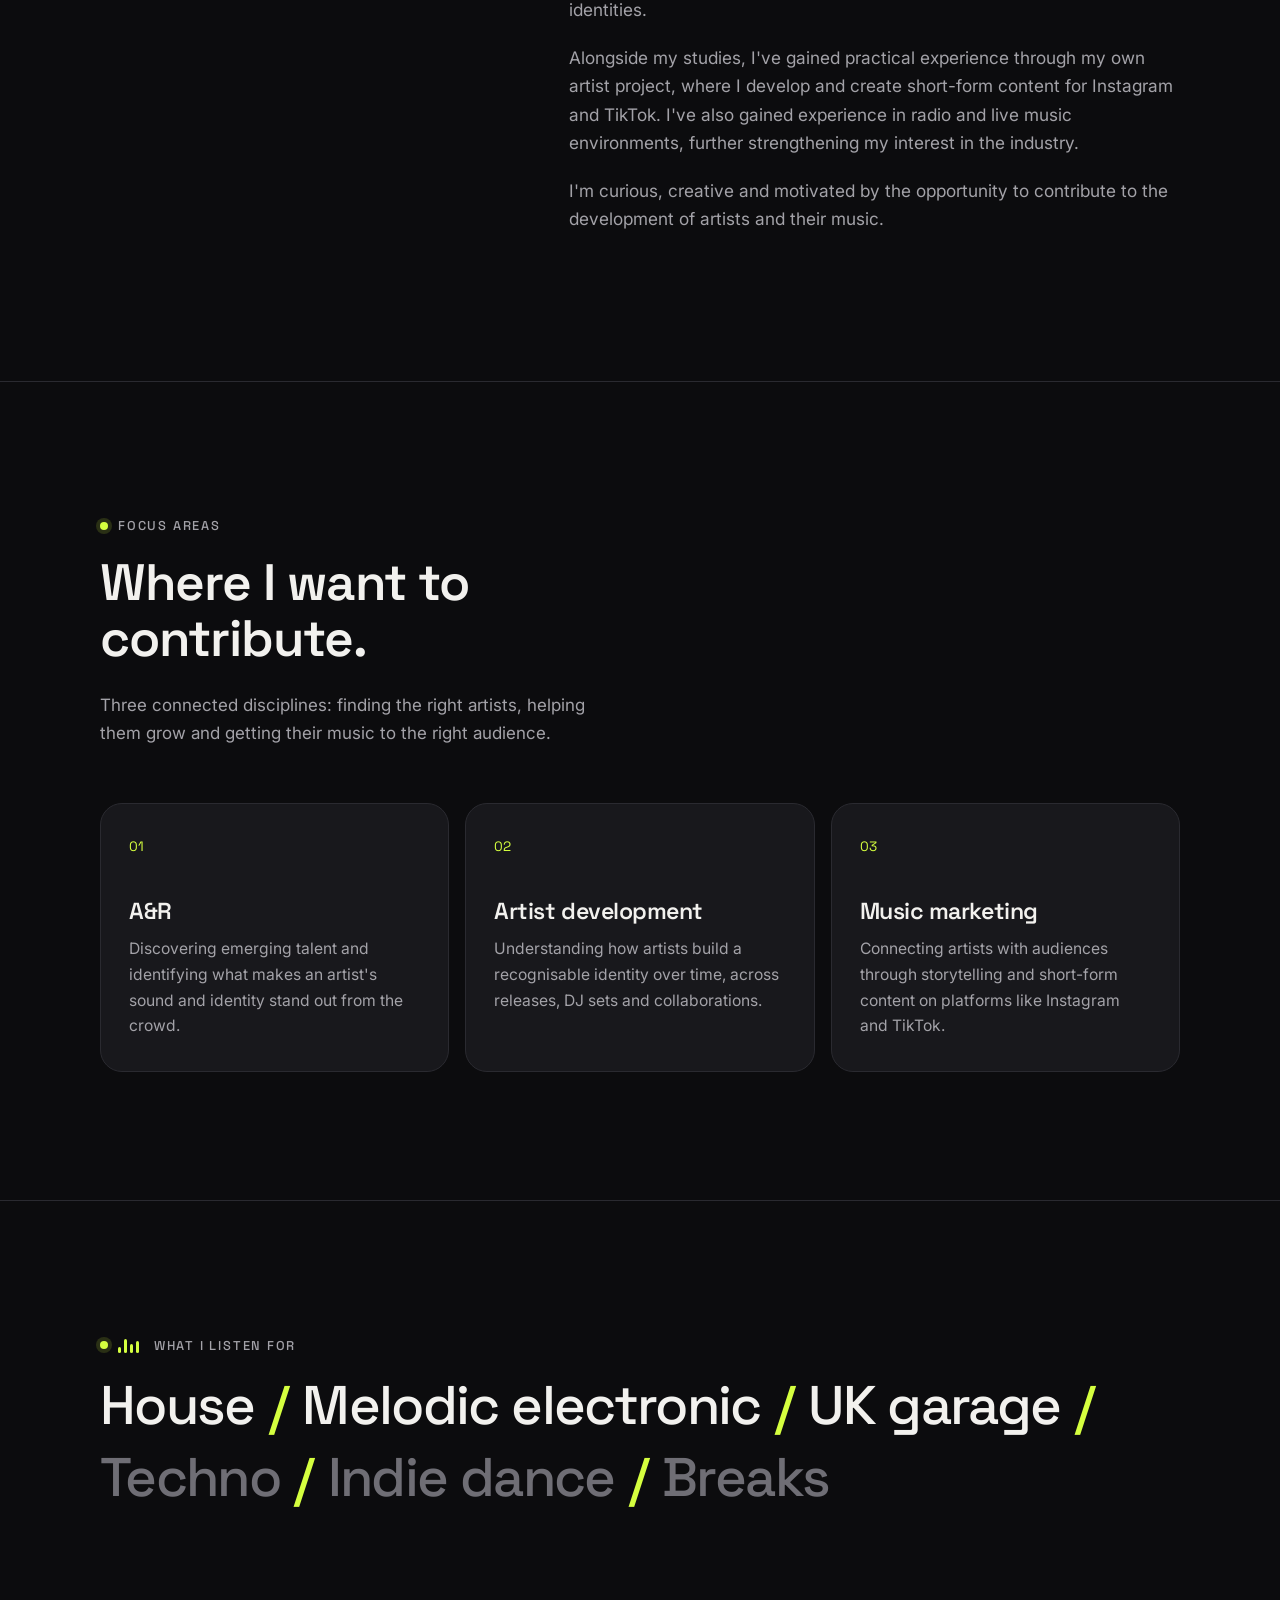
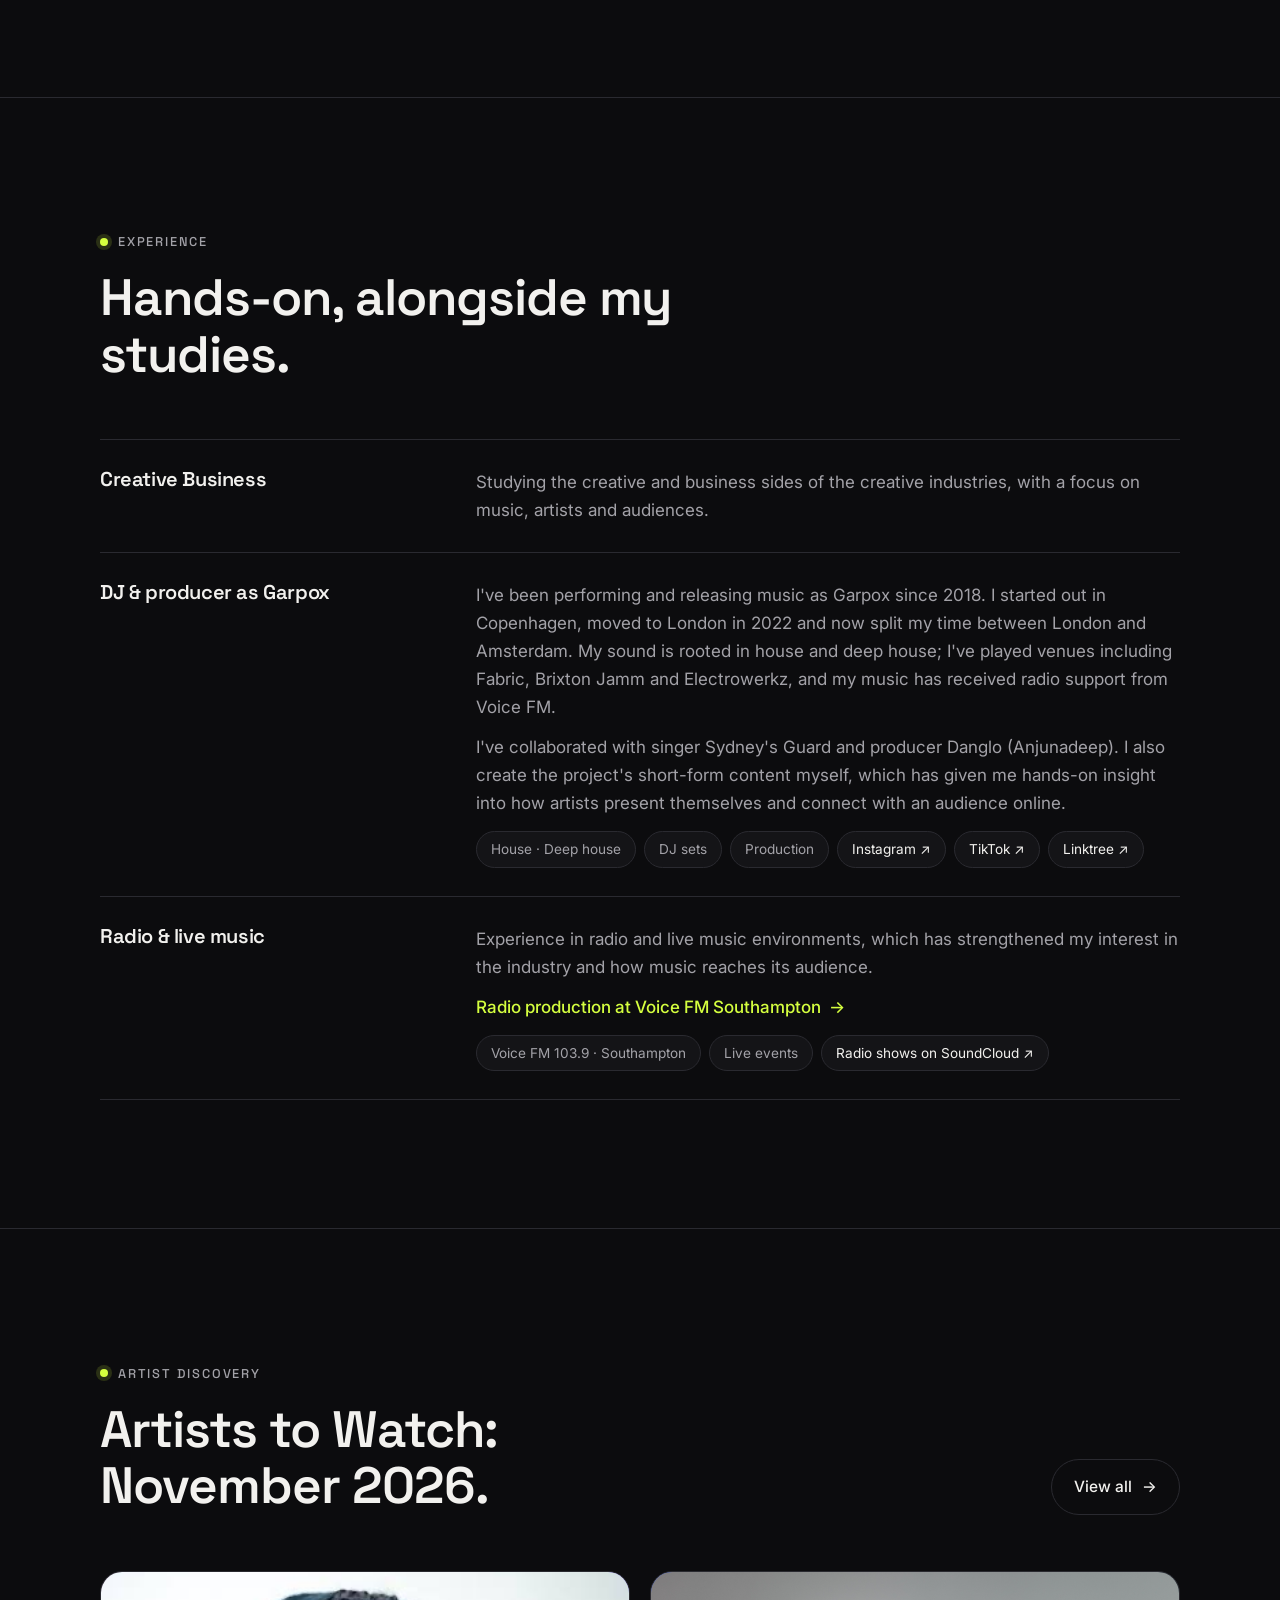
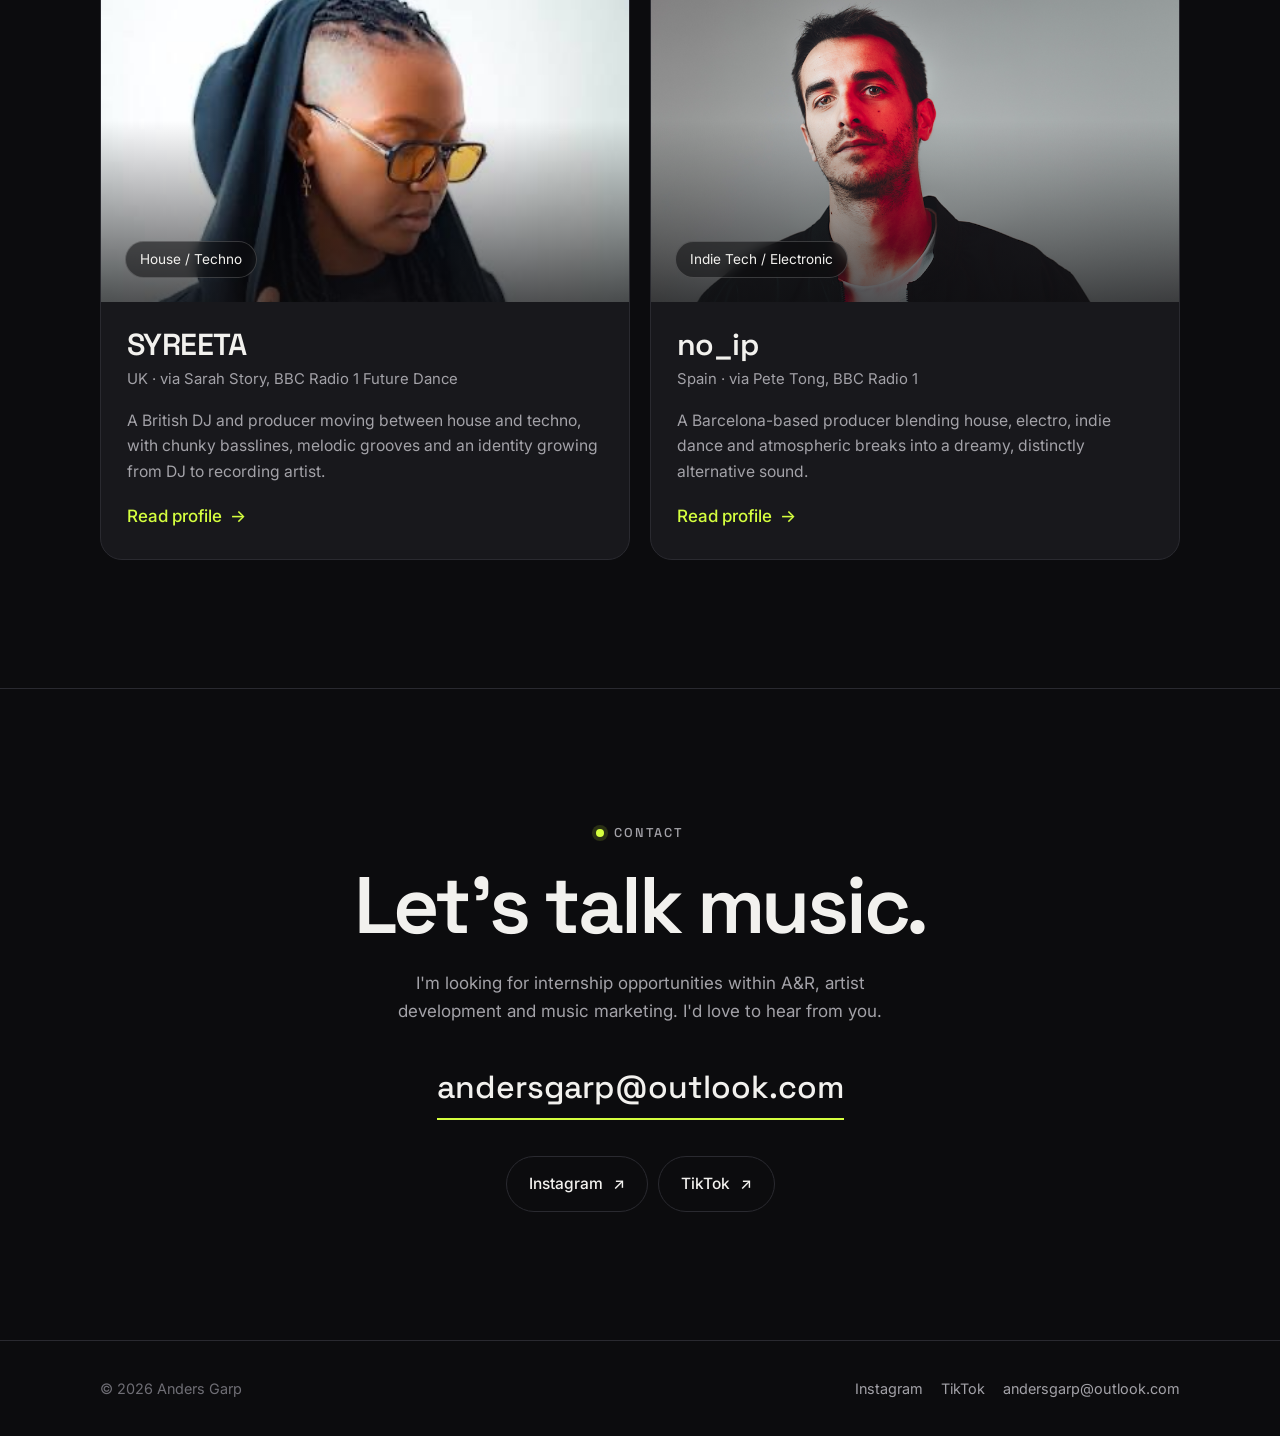
==== commit de8ffc58: "removed unnecessary footer links" ====
--- a/index.html
+++ b/index.html
@@ -3,10 +3,10 @@
 <head>
   <meta charset="utf-8">
   <meta name="viewport" content="width=device-width, initial-scale=1">
-  <title>Anders Garp — A&amp;R, Artist Development &amp; Music Marketing</title>
-  <meta name="description" content="Anders Garp — Creative Business student focused on A&amp;R, artist development and music marketing in electronic music.">
+  <title>Anders Garp | A&amp;R, Artist Development &amp; Music Marketing</title>
+  <meta name="description" content="Anders Garp is a Creative Business student focused on A&amp;R, artist development and music marketing in electronic music.">
   <meta name="theme-color" content="#0c0c0e">
-  <meta property="og:title" content="Anders Garp — A&amp;R &amp; Artist Development">
+  <meta property="og:title" content="Anders Garp | A&amp;R &amp; Artist Development">
   <meta property="og:description" content="Discovering emerging talent in house, melodic electronic music and UK garage.">
   <meta property="og:type" content="website">
   <link rel="icon" href="favicon.svg" type="image/svg+xml">
@@ -40,7 +40,7 @@
           <div class="hero-text">
             <span class="eyebrow">Open to internships in the music industry</span>
             <h1>Anders Garp<span class="accent">.</span><br>A&amp;R &amp; artist<br>development.</h1>
-            <p class="hero-lede">Creative Business student with a passion for <strong>electronic music</strong> — discovering emerging talent and understanding what makes an artist stand out.</p>
+            <p class="hero-lede">Creative Business student with a passion for <strong>electronic music</strong>, focused on discovering emerging talent and understanding what makes an artist stand out.</p>
             <div class="hero-actions">
               <a class="btn btn-primary" href="artists.html">Artists to Watch <span class="arrow" aria-hidden="true">&rarr;</span></a>
               <a class="btn btn-ghost" href="mailto:andersgarp@outlook.com">Get in touch</a>
@@ -85,7 +85,7 @@
             <span class="eyebrow">Focus areas</span>
             <h2>Where I want to contribute.</h2>
           </div>
-          <p>Three connected disciplines — finding the right artists, helping them grow, and getting their music to the right audience.</p>
+          <p>Three connected disciplines: finding the right artists, helping them grow and getting their music to the right audience.</p>
         </div>
 
         <div class="cards-3">
@@ -97,7 +97,7 @@
           <article class="card reveal">
             <span class="card-num">02</span>
             <h3>Artist development</h3>
-            <p>Understanding how artists build a recognisable identity over time — across releases, DJ sets and collaborations.</p>
+            <p>Understanding how artists build a recognisable identity over time, across releases, DJ sets and collaborations.</p>
           </article>
           <article class="card reveal">
             <span class="card-num">03</span>
@@ -140,10 +140,10 @@
             </div>
           </li>
           <li class="reveal">
-            <h3>DJ &amp; producer — Garpox</h3>
+            <h3>DJ &amp; producer as Garpox</h3>
             <div>
-              <p>I've been performing and releasing music as Garpox since 2018 — starting in Copenhagen, moving to London in 2022 and now based between London and Amsterdam. My sound is rooted in house and deep house, and I've played venues including Fabric, Brixton Jamm and Electrowerkz, with radio support from Voice FM.</p>
-              <p style="margin-top:12px">I've collaborated with singer Sydney's Guard and producer Danglo (Anjunadeep), and I created the project's short-form content myself — a hands-on way of learning how artists present themselves and connect with an audience online.</p>
+              <p>I've been performing and releasing music as Garpox since 2018. I started out in Copenhagen, moved to London in 2022 and now split my time between London and Amsterdam. My sound is rooted in house and deep house; I've played venues including Fabric, Brixton Jamm and Electrowerkz, and my music has received radio support from Voice FM.</p>
+              <p style="margin-top:12px">I've collaborated with singer Sydney's Guard and producer Danglo (Anjunadeep). I also create the project's short-form content myself, which has given me hands-on insight into how artists present themselves and connect with an audience online.</p>
               <div class="tags"><span class="tag">House · Deep house</span><span class="tag">DJ sets</span><span class="tag">Production</span><a class="tag" href="https://www.instagram.com/___garp0x/" target="_blank" rel="noopener">Instagram &nearr;</a><a class="tag" href="https://www.tiktok.com/@garpox__" target="_blank" rel="noopener">TikTok &nearr;</a><a class="tag" href="https://linktr.ee/Garpox" target="_blank" rel="noopener">Linktree &nearr;</a></div>
             </div>
           </li>
@@ -165,7 +165,7 @@
         <div class="section-head reveal">
           <div>
             <span class="eyebrow">Artist discovery</span>
-            <h2>Artists to Watch — November 2026.</h2>
+            <h2>Artists to Watch: November 2026.</h2>
           </div>
           <a class="btn btn-ghost" href="artists.html">View all <span class="arrow" aria-hidden="true">&rarr;</span></a>
         </div>
@@ -179,7 +179,7 @@
             <div class="artist-body">
               <h3>SYREETA</h3>
               <p class="artist-meta">UK · via Sarah Story, BBC Radio 1 Future Dance</p>
-              <p class="excerpt">A British DJ and producer moving between house and techno — chunky basslines, melodic grooves and an identity growing from DJ to recording artist.</p>
+              <p class="excerpt">A British DJ and producer moving between house and techno, with chunky basslines, melodic grooves and an identity growing from DJ to recording artist.</p>
               <a class="artist-link" href="artists/syreeta.html">Read profile <span class="arrow" aria-hidden="true">&rarr;</span></a>
             </div>
           </article>
@@ -210,7 +210,6 @@
         <div class="socials">
           <a class="btn btn-ghost" href="https://www.instagram.com/___garp0x/" target="_blank" rel="noopener">Instagram <span class="arrow" aria-hidden="true">&nearr;</span></a>
           <a class="btn btn-ghost" href="https://www.tiktok.com/@garpox__" target="_blank" rel="noopener">TikTok <span class="arrow" aria-hidden="true">&nearr;</span></a>
-          <a class="btn btn-ghost" href="https://soundcloud.com/garpox/sets/radio" target="_blank" rel="noopener">Radio shows <span class="arrow" aria-hidden="true">&nearr;</span></a>
         </div>
       </div>
     </section>
@@ -222,8 +221,6 @@
       <span class="footer-links">
         <a href="https://www.instagram.com/___garp0x/" target="_blank" rel="noopener">Instagram</a>
         <a href="https://www.tiktok.com/@garpox__" target="_blank" rel="noopener">TikTok</a>
-        <a href="https://linktr.ee/Garpox" target="_blank" rel="noopener">Linktree</a>
-        <a href="https://soundcloud.com/garpox/sets/radio" target="_blank" rel="noopener">Radio shows</a>
         <a href="mailto:andersgarp@outlook.com">andersgarp@outlook.com</a>
       </span>
     </div>
